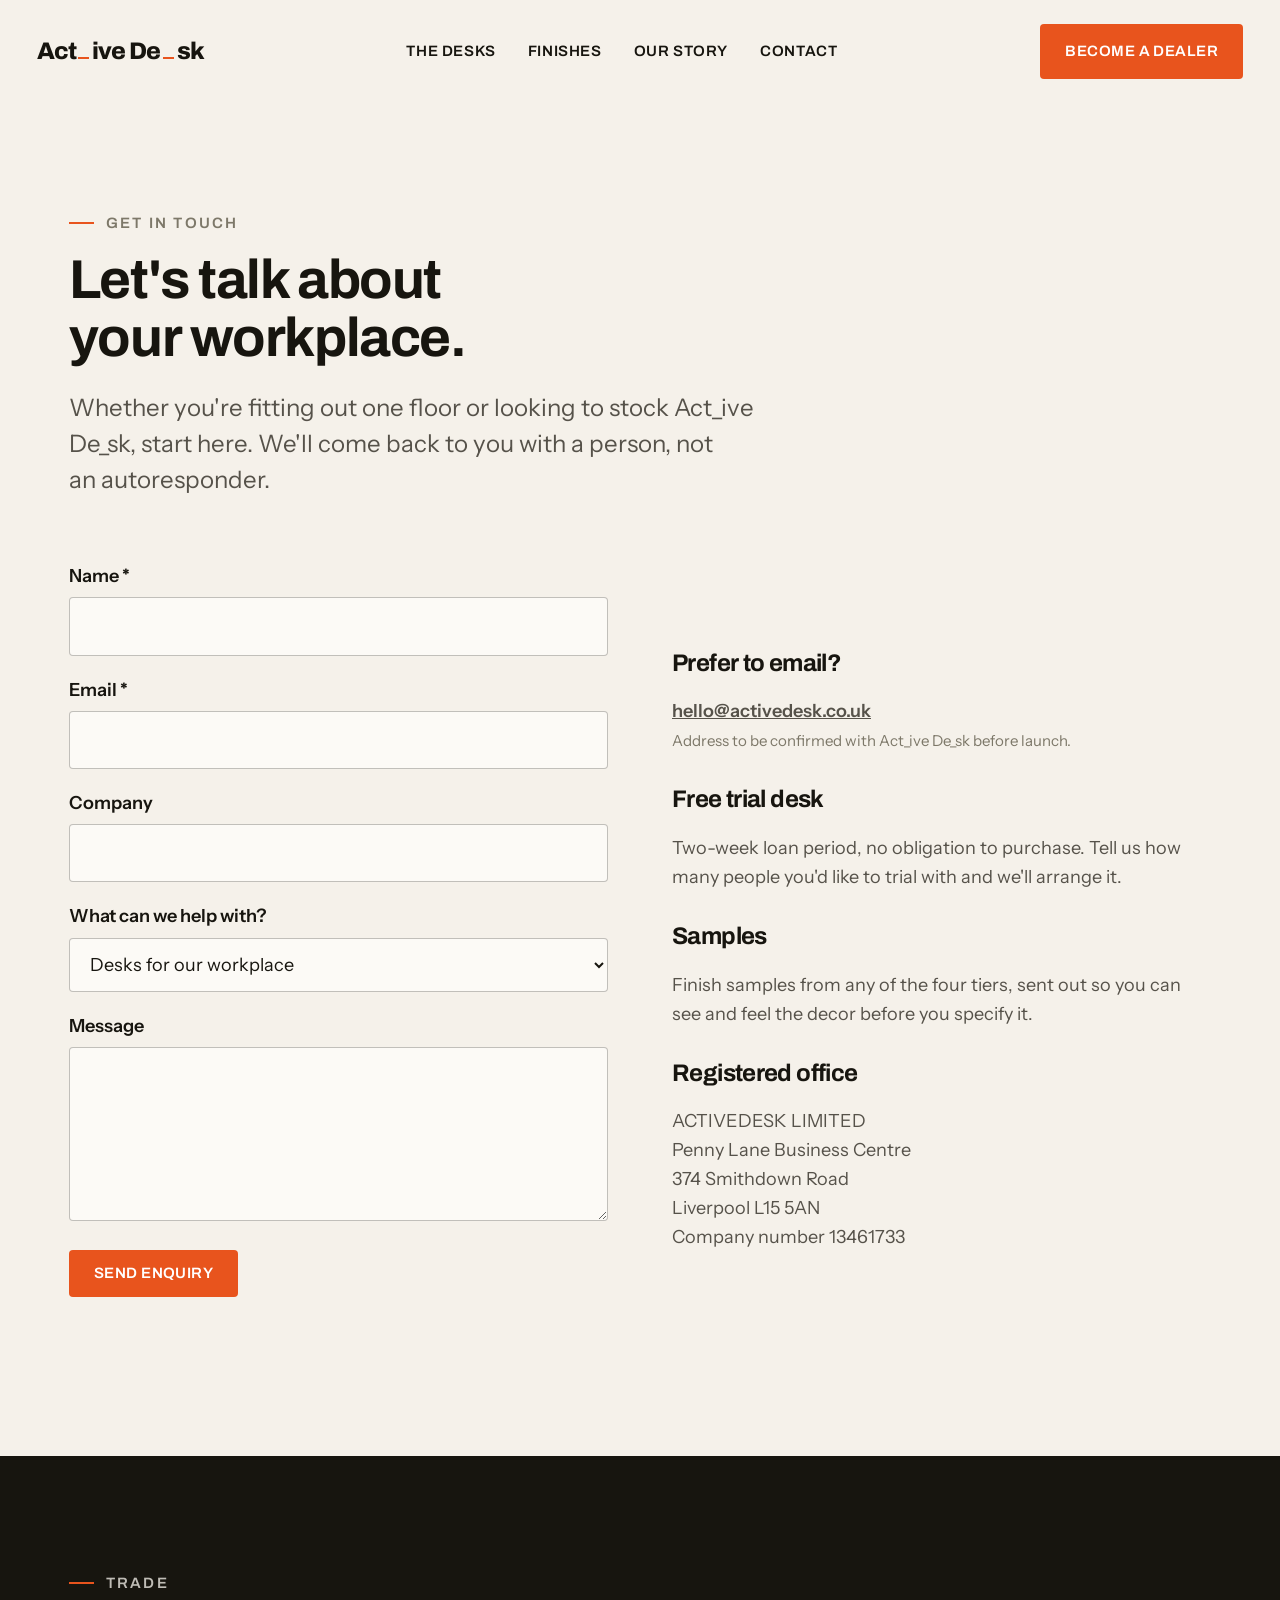
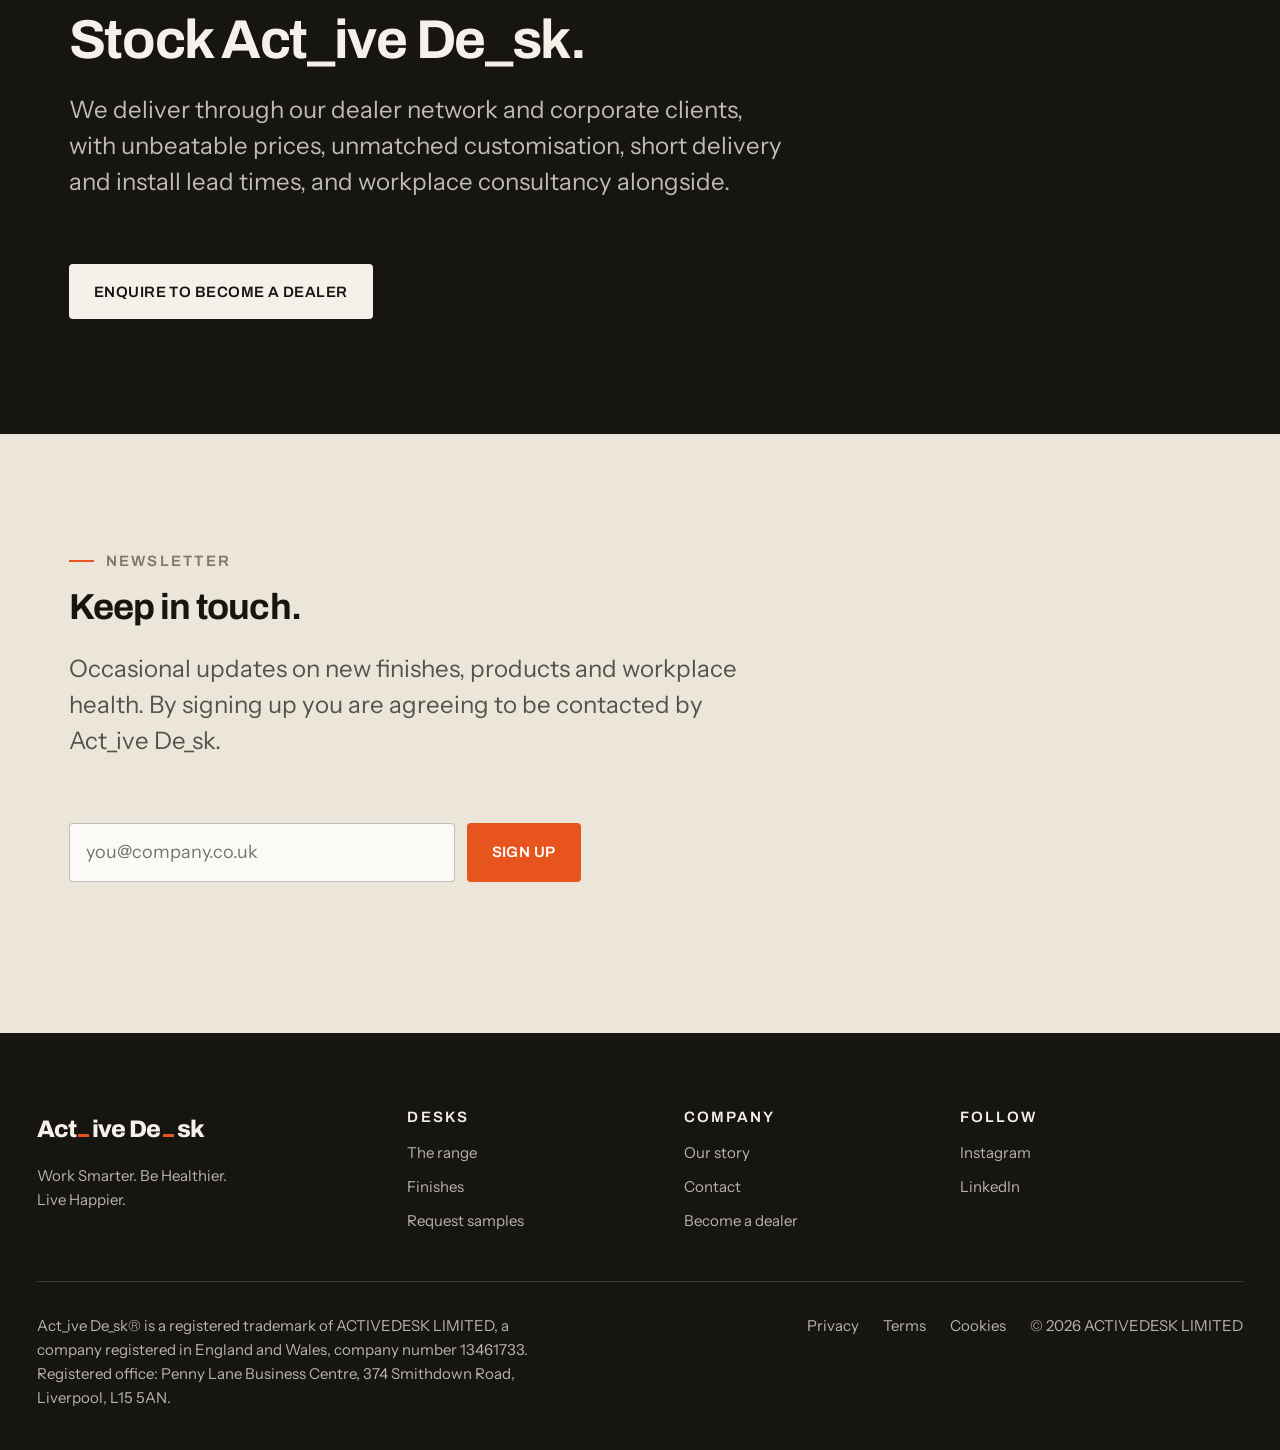
==== contact.html @ 11e84399 "Build the site: homepage scroll narrative, inner pages, legal footer Replaces the plan preview with " ====
<!doctype html>
<html lang="en-GB">
<head>
<meta charset="utf-8">
<meta name="viewport" content="width=device-width, initial-scale=1">
<title>Contact | Act_ive De_sk®</title>
<meta name="description" content="Talk to us about your workplace, request a free trial desk, order samples, or enquire about becoming an Act_ive De_sk dealer.">
<meta name="robots" content="noindex, nofollow">
<meta property="og:title" content="Contact | Act_ive De_sk®">
<meta property="og:description" content="Talk to us about your workplace, request a free trial desk, order samples, or enquire about becoming an Act_ive De_sk dealer.">
<meta property="og:type" content="website">
<meta name="theme-color" content="#f5f1ea">
<link rel="icon" href="/favicon.svg" type="image/svg+xml">
<link rel="preconnect" href="https://fonts.googleapis.com">
<link rel="preconnect" href="https://fonts.gstatic.com" crossorigin>
<link rel="stylesheet" href="https://fonts.googleapis.com/css2?family=Archivo:wght@400;600;700;800&family=Instrument+Sans:wght@400;500;600&display=swap">
<link rel="stylesheet" href="/assets/css/site.css">
</head>
<body>
<a class="skip-link" href="#main">Skip to content</a>
<div class="progress" data-progress aria-hidden="true"></div>
<header class="nav is-scrolled" data-nav>
  <div class="shell shell--wide nav__inner">
    <a class="wordmark" href="/" aria-label="Act_ive De_sk home">
      Act<span class="wordmark__rule" aria-hidden="true"></span>ive
      De<span class="wordmark__rule" aria-hidden="true"></span>sk
    </a>
    <nav class="nav__links" aria-label="Primary">
      <a class="nav__link" href="/desks">The Desks</a>
      <a class="nav__link" href="/#finishes">Finishes</a>
      <a class="nav__link" href="/story">Our Story</a>
      <a class="nav__link" href="/contact">Contact</a>
    </nav>
    <a class="btn btn--primary nav__cta" href="/contact#dealer" data-event="dealer_enquiry">Become a Dealer</a>
  </div>
</header>
<main id="main" style="padding-top:6rem">
  <section class="section">
    <div class="shell">
      <div class="section__head reveal">
        <p class="eyebrow">Get in touch</p>
        <h1 class="section__title">Let's talk about your workplace.</h1>
        <p class="section__lede">
          Whether you're fitting out one floor or looking to stock Act_ive De_sk, start here.
          We'll come back to you with a person, not an autoresponder.
        </p>
      </div>
      <div class="split">
        <form class="reveal" data-enquiry novalidate>
          <div style="display:grid;gap:1.25rem">
            <p>
              <label for="name" style="display:block;font-weight:600;margin-bottom:0.4rem">Name <span aria-hidden="true">*</span></label>
              <input id="name" name="name" type="text" required autocomplete="name" style="width:100%;padding:0.85rem 1rem;border:1px solid rgba(23,21,15,0.26);border-radius:var(--radius);background:var(--paper-raised);font:inherit;color:inherit">
            </p>
            <p>
              <label for="email" style="display:block;font-weight:600;margin-bottom:0.4rem">Email <span aria-hidden="true">*</span></label>
              <input id="email" name="email" type="email" required autocomplete="email" style="width:100%;padding:0.85rem 1rem;border:1px solid rgba(23,21,15,0.26);border-radius:var(--radius);background:var(--paper-raised);font:inherit;color:inherit">
            </p>
            <p>
              <label for="company" style="display:block;font-weight:600;margin-bottom:0.4rem">Company</label>
              <input id="company" name="company" type="text" autocomplete="organization" style="width:100%;padding:0.85rem 1rem;border:1px solid rgba(23,21,15,0.26);border-radius:var(--radius);background:var(--paper-raised);font:inherit;color:inherit">
            </p>
            <p>
              <label for="enquiry" style="display:block;font-weight:600;margin-bottom:0.4rem">What can we help with?</label>
              <select id="enquiry" name="enquiry" style="width:100%;padding:0.85rem 1rem;border:1px solid rgba(23,21,15,0.26);border-radius:var(--radius);background:var(--paper-raised);font:inherit;color:inherit">
                <option>Desks for our workplace</option>
                <option>Free trial desk (2 week loan)</option>
                <option>Finish samples</option>
                <option>Becoming a dealer</option>
                <option>Space planning or design service</option>
                <option>Something else</option>
              </select>
            </p>
            <p>
              <label for="message" style="display:block;font-weight:600;margin-bottom:0.4rem">Message</label>
              <textarea id="message" name="message" rows="5" style="width:100%;padding:0.85rem 1rem;border:1px solid rgba(23,21,15,0.26);border-radius:var(--radius);background:var(--paper-raised);font:inherit;color:inherit"></textarea>
            </p>
            <p style="position:absolute;left:-9999px" aria-hidden="true">
              <label for="company-url">Leave this field empty</label>
              <input id="company-url" name="company-url" type="text" tabindex="-1" autocomplete="off">
            </p>
            <p><button class="btn btn--primary" type="submit" data-event="enquiry_submit">Send enquiry</button></p>
            <p data-form-status role="status" aria-live="polite" style="min-height:1.5rem"></p>
          </div>
        </form>
        <div class="prose reveal">
          <h2 style="font-size:var(--step-1)">Prefer to email?</h2>
          <p>
            <a href="mailto:hello@activedesk.co.uk" style="font-weight:600">hello@activedesk.co.uk</a>
            <br><span style="color:var(--ink-mute);font-size:var(--step--1)">Address to be confirmed with Act_ive De_sk before launch.</span>
          </p>
          <h2 style="font-size:var(--step-1);margin-top:2rem" id="trial">Free trial desk</h2>
          <p>Two-week loan period, no obligation to purchase. Tell us how many people you'd like to trial with and we'll arrange it.</p>
          <h2 style="font-size:var(--step-1);margin-top:2rem" id="samples">Samples</h2>
          <p>Finish samples from any of the four tiers, sent out so you can see and feel the decor before you specify it.</p>
          <h2 style="font-size:var(--step-1);margin-top:2rem">Registered office</h2>
          <p style="color:var(--ink-soft)">
            ACTIVEDESK LIMITED<br>
            Penny Lane Business Centre<br>
            374 Smithdown Road<br>
            Liverpool L15 5AN<br>
            Company number 13461733
          </p>
        </div>
      </div>
    </div>
  </section>

  <section class="section section--ink" id="dealer">
    <div class="shell">
      <div class="section__head reveal">
        <p class="eyebrow eyebrow--light">Trade</p>
        <h2 class="section__title">Stock Act_ive De_sk.</h2>
        <p class="section__lede" style="color:rgba(245,241,234,0.76)">
          We deliver through our dealer network and corporate clients, with unbeatable prices,
          unmatched customisation, short delivery and install lead times, and workplace
          consultancy alongside.
        </p>
      </div>
      <div class="close__actions" style="justify-content:flex-start">
        <a class="btn btn--light" href="mailto:hello@activedesk.co.uk?subject=Dealer%20enquiry" data-event="dealer_enquiry">Enquire to become a dealer</a>
      </div>
    </div>
  </section>

  <section class="section section--sunk">
    <div class="shell">
      <div class="section__head reveal" style="max-width:var(--measure)">
        <p class="eyebrow">Newsletter</p>
        <h2 class="section__title" style="font-size:var(--step-2)">Keep in touch.</h2>
        <p class="section__lede">
          Occasional updates on new finishes, products and workplace health. By signing up you
          are agreeing to be contacted by Act_ive De_sk.
        </p>
      </div>
      <form class="reveal" data-newsletter novalidate style="display:flex;flex-wrap:wrap;gap:0.75rem;max-width:32rem">
        <label class="visually-hidden" for="newsletter-email">Email address</label>
        <input id="newsletter-email" name="email" type="email" required placeholder="you@company.co.uk" style="flex:1 1 16rem;padding:0.85rem 1rem;border:1px solid rgba(23,21,15,0.26);border-radius:var(--radius);background:var(--paper-raised);font:inherit;color:inherit">
        <button class="btn btn--primary" type="submit">Sign up</button>
        <p data-form-status role="status" aria-live="polite" style="flex:1 1 100%;min-height:1.5rem"></p>
      </form>
    </div>
  </section>
</main>
<footer class="footer">
  <div class="shell shell--wide">
    <div class="footer__grid">
      <div class="footer__brand">
        <span class="wordmark">
          Act<span class="wordmark__rule" aria-hidden="true"></span>ive
          De<span class="wordmark__rule" aria-hidden="true"></span>sk
        </span>
        <p class="footer__tag">Work Smarter. Be Healthier. Live Happier.</p>
      </div>
      <div>
        <h2>Desks</h2>
        <ul>
          <li><a href="/desks">The range</a></li>
          <li><a href="/#finishes">Finishes</a></li>
          <li><a href="/contact#samples">Request samples</a></li>
        </ul>
      </div>
      <div>
        <h2>Company</h2>
        <ul>
          <li><a href="/story">Our story</a></li>
          <li><a href="/contact">Contact</a></li>
          <li><a href="/contact#dealer">Become a dealer</a></li>
        </ul>
      </div>
      <div>
        <h2>Follow</h2>
        <ul>
          <li><a href="https://www.instagram.com/activedesk.co.uk/" rel="noopener">Instagram</a></li>
          <li><a href="https://uk.linkedin.com/company/active-desk-ltd" rel="noopener">LinkedIn</a></li>
        </ul>
      </div>
    </div>
    <div class="footer__legal">
      <p class="footer__reg">
        Act_ive De_sk® is a registered trademark of ACTIVEDESK LIMITED, a company registered in
        England and Wales, company number 13461733. Registered office: Penny Lane Business
        Centre, 374 Smithdown Road, Liverpool, L15 5AN.
      </p>
      <ul style="display:flex;flex-wrap:wrap;gap:0.75rem 1.5rem;list-style:none;margin:0;padding:0">
        <li><a href="/privacy">Privacy</a></li>
        <li><a href="/terms">Terms</a></li>
        <li><a href="/cookies">Cookies</a></li>
        <li>&copy; <span data-year>2026</span> ACTIVEDESK LIMITED</li>
      </ul>
    </div>
  </div>
</footer>
<script src="/assets/js/site.js" defer></script>
</body>
</html>
---- assets/css/site.css ----
/* ==========================================================================
   Act_ive De_sk — studioPalmes rebuild
   One stylesheet. Tokens first, then components in page order.
   ========================================================================== */

:root {
  --paper: #f5f1ea;
  --paper-raised: #fcfaf6;
  --paper-sunk: #ebe5da;
  --ink: #17150f;
  --ink-soft: #56524a;
  --ink-mute: #7d7869;
  --accent: #e8541d;
  --accent-deep: #c43f10;
  --accent-wash: rgba(232, 84, 29, 0.09);
  --wood: #b08954;
  --wood-deep: #8a6839;
  --steel: #6f6e6a;
  --steel-deep: #4d4c49;

  --font-display: "Archivo", "Helvetica Neue", Arial, sans-serif;
  --font-body: "Instrument Sans", "Helvetica Neue", Arial, sans-serif;

  --step--1: clamp(0.83rem, 0.79rem + 0.2vw, 0.94rem);
  --step-0: clamp(1rem, 0.95rem + 0.25vw, 1.13rem);
  --step-1: clamp(1.2rem, 1.08rem + 0.55vw, 1.5rem);
  --step-2: clamp(1.55rem, 1.3rem + 1.2vw, 2.4rem);
  --step-3: clamp(2rem, 1.5rem + 2.4vw, 3.6rem);
  --step-4: clamp(2.5rem, 1.5rem + 4.8vw, 5.8rem);

  --gutter: clamp(1.25rem, 0.9rem + 1.75vw, 2.5rem);
  --measure: 60ch;
  --shell: 76rem;
  --shell-wide: 88rem;

  --ease-out: cubic-bezier(0.22, 1, 0.36, 1);
  --ease-rise: cubic-bezier(0.65, 0, 0.35, 1);

  --radius: 4px;
  --hairline: 1px solid rgba(23, 21, 15, 0.13);
  --shadow-soft: 0 1px 2px rgba(23, 21, 15, 0.04), 0 10px 30px rgba(23, 21, 15, 0.06);

  /* Scroll-driven rise progress, 0 → 1. Set by script. */
  --p: 0;
}

*, *::before, *::after { box-sizing: border-box; }

html { -webkit-text-size-adjust: 100%; scroll-behavior: smooth; }

body {
  margin: 0;
  background: var(--paper);
  color: var(--ink);
  font-family: var(--font-body);
  font-size: var(--step-0);
  line-height: 1.6;
  -webkit-font-smoothing: antialiased;
  overflow-x: hidden;
}

img, svg { max-width: 100%; height: auto; display: block; }

h1, h2, h3, h4 {
  font-family: var(--font-display);
  font-weight: 700;
  line-height: 1.05;
  letter-spacing: -0.026em;
  margin: 0;
  text-wrap: balance;
}

p { margin: 0; text-wrap: pretty; }
a { color: inherit; }

:focus-visible { outline: 2px solid var(--accent); outline-offset: 3px; border-radius: 2px; }

.shell { width: 100%; max-width: var(--shell); margin-inline: auto; padding-inline: var(--gutter); }
.shell--wide { max-width: var(--shell-wide); }

.skip-link {
  position: absolute; left: -9999px; top: 0; z-index: 200;
  background: var(--ink); color: var(--paper); padding: 0.75rem 1.25rem;
}
.skip-link:focus { left: 0; }

.visually-hidden {
  position: absolute; width: 1px; height: 1px; padding: 0; margin: -1px;
  overflow: hidden; clip: rect(0 0 0 0); white-space: nowrap; border: 0;
}

/* --- Brand wordmark ------------------------------------------------------- */
.wordmark {
  font-family: var(--font-display); font-weight: 800;
  letter-spacing: -0.045em; font-size: var(--step-1);
  display: inline-flex; align-items: baseline; gap: 0.1em;
  text-decoration: none; white-space: nowrap;
}
.wordmark__rule {
  display: inline-block; width: 0.46em; height: 0.085em;
  background: var(--accent); margin-inline: 0.02em;
  transform-origin: center bottom;
  animation: underscore-idle 3.4s var(--ease-rise) infinite;
}
.wordmark__rule:last-of-type { animation-delay: -1.7s; }

/* The client's own logo behaviour: alternating, continuous. */
@keyframes underscore-idle {
  0%, 100% { transform: translateY(0); }
  50% { transform: translateY(-0.6em); }
}

/* During the rise, scroll drives the underscores instead of the idle loop —
   the logo becomes the interface. */
body.is-rising .wordmark__rule {
  animation: none;
  transform: translateY(calc(-0.6em * var(--p)));
}
body.is-rising .wordmark__rule:last-of-type {
  transform: translateY(calc(-0.6em * (1 - var(--p))));
}

/* --- Buttons -------------------------------------------------------------- */
.btn {
  display: inline-flex; align-items: center; gap: 0.6em;
  font-family: var(--font-display); font-weight: 600;
  font-size: var(--step--1); letter-spacing: 0.03em; text-transform: uppercase;
  text-decoration: none; padding: 0.95em 1.6em;
  border-radius: var(--radius); border: 1px solid transparent; cursor: pointer;
  transition: background-color 0.3s var(--ease-out), color 0.3s var(--ease-out),
    border-color 0.3s var(--ease-out), transform 0.3s var(--ease-out);
}
.btn--primary { background: var(--accent); color: #fff; }
.btn--primary:hover { background: var(--accent-deep); transform: translateY(-2px); }
.btn--ghost { border-color: rgba(23, 21, 15, 0.26); color: var(--ink); background: transparent; }
.btn--ghost:hover { border-color: var(--ink); background: rgba(23, 21, 15, 0.04); transform: translateY(-2px); }
.btn--light { background: var(--paper); color: var(--ink); }
.btn--light:hover { background: #fff; transform: translateY(-2px); }
.btn--ghost-light { border-color: rgba(245, 241, 234, 0.4); color: var(--paper); }
.btn--ghost-light:hover { border-color: var(--paper); background: rgba(245, 241, 234, 0.08); }

/* --- Eyebrow -------------------------------------------------------------- */
.eyebrow {
  font-family: var(--font-display); font-size: var(--step--1); font-weight: 600;
  letter-spacing: 0.15em; text-transform: uppercase; color: var(--ink-mute);
  display: flex; align-items: center; gap: 0.75em;
}
.eyebrow::before { content: ""; width: 1.6rem; height: 2px; background: var(--accent); flex: none; }
.eyebrow--light { color: rgba(245, 241, 234, 0.62); }

/* --- Scroll progress ------------------------------------------------------ */
.progress {
  position: fixed; top: 0; left: 0; height: 2px; width: 100%;
  background: var(--accent); transform-origin: 0 50%;
  transform: scaleX(var(--sp, 0)); z-index: 60;
}

/* --- Nav ------------------------------------------------------------------ */
.nav {
  position: fixed; top: 0; left: 0; right: 0; z-index: 50;
  transition: background-color 0.35s var(--ease-out), box-shadow 0.35s var(--ease-out);
}
.nav__inner {
  display: flex; align-items: center; justify-content: space-between; gap: 1.5rem;
  padding-block: 1.5rem; transition: padding-block 0.35s var(--ease-out);
}
.nav.is-scrolled {
  background: rgba(245, 241, 234, 0.9);
  backdrop-filter: blur(14px);
  box-shadow: 0 1px 0 rgba(23, 21, 15, 0.1);
}
.nav.is-scrolled .nav__inner { padding-block: 0.85rem; }
.nav__links { display: none; gap: 2rem; align-items: center; }
@media (min-width: 62rem) { .nav__links { display: flex; } }
.nav__link {
  font-family: var(--font-display); font-size: var(--step--1); font-weight: 600;
  letter-spacing: 0.04em; text-transform: uppercase; text-decoration: none;
  color: var(--ink); position: relative; padding-block: 0.3rem;
}
.nav__link::after {
  content: ""; position: absolute; left: 0; bottom: 0; height: 2px; width: 100%;
  background: var(--accent); transform: scaleX(0); transform-origin: 0 50%;
  transition: transform 0.3s var(--ease-out);
}
.nav__link:hover::after, .nav__link.is-active::after { transform: scaleX(1); }
.nav__cta { display: none; }
@media (min-width: 48rem) { .nav__cta { display: inline-flex; } }

/* --- Hero ----------------------------------------------------------------- */
.hero {
  min-height: 100svh; display: flex; align-items: center;
  padding-block: 8rem 4rem; position: relative; overflow: hidden;
}
.hero__grid { display: grid; gap: clamp(2.5rem, 5vw, 4rem); align-items: center; }
@media (min-width: 62rem) { .hero__grid { grid-template-columns: 1.05fr 0.95fr; } }
.hero__title { font-size: var(--step-4); font-weight: 800; margin-block: 1.5rem 0; }
.hero__title span { display: block; }
.hero__title span:nth-child(2) { color: var(--accent); }
.hero__lede {
  font-size: var(--step-1); color: var(--ink-soft); max-width: 46ch;
  margin-top: 1.75rem; line-height: 1.45;
}
.hero__actions { display: flex; flex-wrap: wrap; gap: 0.75rem; margin-top: 2.5rem; }
.hero__scroll {
  margin-top: 3.5rem; font-family: var(--font-display); font-size: var(--step--1);
  font-weight: 600; letter-spacing: 0.14em; text-transform: uppercase;
  color: var(--ink-mute); display: flex; align-items: center; gap: 0.75rem;
}
.hero__scroll::after {
  content: ""; width: 2.5rem; height: 1px; background: var(--ink-mute);
  animation: scroll-hint 2.4s var(--ease-out) infinite;
}
@keyframes scroll-hint { 0%,100% { transform: scaleX(1); opacity: 1; } 50% { transform: scaleX(0.4); opacity: 0.4; } }

/* --- Desk illustration ---------------------------------------------------- */
/* Bottom-anchored: the legs telescope and push the desktop up, as a real desk does. */
.deskstage {
  position: relative; display: flex; align-items: flex-end; justify-content: center;
  aspect-ratio: 5 / 4; width: 100%;
  background: radial-gradient(ellipse at 50% 25%, var(--paper-raised), var(--paper-sunk));
  border-radius: var(--radius); overflow: hidden; padding-bottom: 3.5rem;
}
.deskstage__floor { position: absolute; left: 0; right: 0; bottom: 3.5rem; height: 1px; background: rgba(23,21,15,0.13); }
.desk { position: relative; width: min(24rem, 74%); }
.desk__top {
  height: 1rem; border-radius: 2px; position: relative; z-index: 2;
  background: linear-gradient(180deg, var(--desk-top, var(--wood)), var(--desk-top-deep, var(--wood-deep)));
  box-shadow: 0 2px 8px rgba(23, 21, 15, 0.18);
  transition: background 0.5s var(--ease-out);
}
.desk__legs { display: flex; justify-content: space-between; padding-inline: 11%; }
.desk__leg { width: 2.4rem; display: flex; flex-direction: column; align-items: center; }
.desk__seg { background: var(--frame, var(--steel)); border-radius: 1px; transition: background 0.5s var(--ease-out); }
.desk__seg--upper { width: 0.72rem; height: calc(2.6rem + 5.4rem * var(--p)); }
.desk__seg--lower { width: 1.05rem; height: 3.4rem; opacity: 0.82; }
.desk__foot { width: 2.4rem; height: 0.45rem; background: var(--frame, var(--steel)); border-radius: 2px; opacity: 0.88; }
.desk__shadow {
  position: absolute; left: 50%; bottom: -1.2rem; height: 1.2rem;
  width: calc(94% - 16% * var(--p)); margin-left: calc(-47% + 8% * var(--p));
  background: radial-gradient(ellipse at center, rgba(23,21,15,calc(0.34 - 0.1 * var(--p))), transparent 70%);
}

/* --- The Rise ------------------------------------------------------------- */
.rise { position: relative; }
.rise__track { height: 320vh; }
@media (max-width: 61.99rem) { .rise__track { height: auto; } }
.rise__pin {
  position: sticky; top: 0; height: 100svh;
  display: flex; align-items: center; overflow: hidden;
}
@media (max-width: 61.99rem) {
  .rise__pin { position: static; height: auto; padding-block: 4rem; }
}
.rise__grid { display: grid; gap: clamp(2rem, 4vw, 3.5rem); align-items: center; width: 100%; }
@media (min-width: 62rem) { .rise__grid { grid-template-columns: 1fr 1fr; } }
.rise__stages { position: relative; min-height: 15rem; }
@media (max-width: 61.99rem) { .rise__stages { min-height: 0; display: grid; gap: 2rem; } }
.rise__stage { }
@media (min-width: 62rem) {
  .rise__stage {
    position: absolute; inset: 0;
    opacity: 0; transform: translateY(14px);
    transition: opacity 0.5s var(--ease-out), transform 0.5s var(--ease-out);
    pointer-events: none;
  }
  .rise__stage.is-current { opacity: 1; transform: none; pointer-events: auto; }
}
.rise__num {
  font-family: var(--font-display); font-weight: 700; font-size: var(--step--1);
  letter-spacing: 0.15em; text-transform: uppercase; color: var(--accent);
}
.rise__title { font-size: var(--step-3); margin-block: 0.75rem 1rem; }
.rise__copy { color: var(--ink-soft); max-width: 42ch; font-size: var(--step-1); line-height: 1.45; }
.rise__height {
  margin-top: 1.75rem; font-family: var(--font-display); font-weight: 600;
  font-size: var(--step--1); letter-spacing: 0.1em; text-transform: uppercase;
  color: var(--ink-mute);
}

/* --- Generic section ------------------------------------------------------ */
.section { padding-block: clamp(4.5rem, 9vw, 8rem); }
.section--sunk { background: var(--paper-sunk); }
.section--ink { background: var(--ink); color: var(--paper); }
.section--ink .section__title, .section--ink h3 { color: var(--paper); }
.section--ink p { color: rgba(245, 241, 234, 0.76); }
.section__head { max-width: var(--measure); margin-bottom: clamp(2.5rem, 5vw, 4rem); }
.section__head--centre { margin-inline: auto; text-align: center; }
.section__head--centre .eyebrow { justify-content: center; }
.section__title { font-size: var(--step-3); margin-block: 1rem 0; }
.section__lede { color: var(--ink-soft); font-size: var(--step-1); line-height: 1.5; margin-top: 1.5rem; }
.prose > * + * { margin-top: 1.35rem; }
.prose p { color: var(--ink-soft); }
.section--ink .prose p { color: rgba(245, 241, 234, 0.76); }
.prose strong { color: var(--ink); font-weight: 600; }
.section--ink .prose strong { color: var(--paper); }

/* --- Split feature -------------------------------------------------------- */
.split { display: grid; gap: clamp(2rem, 5vw, 4rem); align-items: center; }
@media (min-width: 56rem) { .split { grid-template-columns: 1fr 1fr; } }
.split--flip > *:first-child { order: 2; }
@media (max-width: 55.99rem) { .split--flip > *:first-child { order: 0; } }

/* --- Pillars -------------------------------------------------------------- */
.pillars { display: grid; gap: 1.5rem; }
@media (min-width: 56rem) { .pillars { grid-template-columns: repeat(3, 1fr); } }
.pillar {
  background: var(--paper-raised); border: var(--hairline); border-radius: var(--radius);
  padding: clamp(1.75rem, 3vw, 2.5rem); box-shadow: var(--shadow-soft);
  display: flex; flex-direction: column; gap: 1rem;
}
.pillar__label {
  font-family: var(--font-display); font-weight: 700; font-size: var(--step--1);
  letter-spacing: 0.14em; text-transform: uppercase; color: var(--accent);
}
.pillar h3 { font-size: var(--step-1); }
.pillar p { color: var(--ink-soft); font-size: var(--step-0); }

/* --- Tier cards ----------------------------------------------------------- */
.tiers { display: grid; gap: 1.25rem; }
@media (min-width: 44rem) { .tiers { grid-template-columns: repeat(2, 1fr); } }
@media (min-width: 72rem) { .tiers { grid-template-columns: repeat(4, 1fr); } }
.tier {
  background: var(--paper-raised); border: var(--hairline); border-radius: var(--radius);
  padding: clamp(1.5rem, 2.5vw, 2rem); display: flex; flex-direction: column; gap: 0.85rem;
  box-shadow: var(--shadow-soft);
  transition: transform 0.4s var(--ease-out), box-shadow 0.4s var(--ease-out);
}
.tier:hover { transform: translateY(-4px); box-shadow: 0 2px 4px rgba(23,21,15,0.05), 0 18px 44px rgba(23,21,15,0.1); }
.tier__sku {
  font-family: var(--font-display); font-weight: 700; font-size: var(--step--1);
  letter-spacing: 0.12em; color: var(--accent);
}
.tier__name { font-size: var(--step-1); }
.tier__level { font-size: var(--step--1); color: var(--ink-mute); letter-spacing: 0.06em; text-transform: uppercase; font-family: var(--font-display); font-weight: 600; }
.tier__desc { color: var(--ink-soft); font-size: var(--step-0); flex: 1; }
.tier__swatch { height: 3.5rem; border-radius: 2px; border: var(--hairline); }

/* --- Finish selector ------------------------------------------------------ */
.finish { display: grid; gap: clamp(2rem, 4vw, 3.5rem); align-items: start; }
@media (min-width: 62rem) { .finish { grid-template-columns: 1fr 1fr; } }
.finish__swatches {
  display: grid; grid-template-columns: repeat(auto-fill, minmax(5rem, 1fr)); gap: 0.75rem;
  margin: 0; padding: 0; list-style: none;
}
.swatch {
  display: block; width: 100%; border: 2px solid transparent; border-radius: var(--radius);
  background: none; padding: 0; cursor: pointer; text-align: left;
  transition: transform 0.25s var(--ease-out), border-color 0.25s var(--ease-out);
}
.swatch:hover { transform: translateY(-3px); }
.swatch[aria-pressed="true"] { border-color: var(--accent); }
.swatch__chip { display: block; width: 100%; height: 3.25rem; border-radius: 2px; border: var(--hairline); }
.swatch__name { font-size: 0.72rem; color: var(--ink-mute); margin-top: 0.4rem; display: block; line-height: 1.3; }
.finish__meta { margin-top: 2rem; }
.finish__name { font-family: var(--font-display); font-weight: 700; font-size: var(--step-2); }
.finish__tier { color: var(--ink-mute); font-size: var(--step--1); letter-spacing: 0.1em; text-transform: uppercase; font-family: var(--font-display); font-weight: 600; margin-top: 0.35rem; }
.frame-toggle { display: flex; gap: 0.5rem; margin-top: 1.5rem; align-items: center; flex-wrap: wrap; }
.frame-toggle__label { font-size: var(--step--1); color: var(--ink-mute); letter-spacing: 0.1em; text-transform: uppercase; font-family: var(--font-display); font-weight: 600; }
.frame-btn {
  font-family: var(--font-display); font-size: var(--step--1); font-weight: 600;
  padding: 0.5em 1em; border-radius: var(--radius); border: 1px solid rgba(23,21,15,0.26);
  background: transparent; color: var(--ink); cursor: pointer;
  transition: background-color 0.25s var(--ease-out), border-color 0.25s var(--ease-out);
}
.frame-btn[aria-pressed="true"] { background: var(--ink); color: var(--paper); border-color: var(--ink); }

/* --- Stats ---------------------------------------------------------------- */
.stats { display: grid; gap: 2rem 1.5rem; grid-template-columns: repeat(auto-fit, minmax(9rem, 1fr)); }
.stat__num {
  font-family: var(--font-display); font-weight: 800; font-size: var(--step-3);
  letter-spacing: -0.03em; line-height: 1; color: var(--accent);
  font-variant-numeric: tabular-nums;
}
.stat__label { margin-top: 0.6rem; font-size: var(--step--1); line-height: 1.4; }

/* --- Quotes --------------------------------------------------------------- */
.quotes { display: grid; gap: 1.25rem; }
@media (min-width: 44rem) { .quotes { grid-template-columns: repeat(2, 1fr); } }
.quote {
  background: var(--paper-raised); border: var(--hairline); border-left: 3px solid var(--accent);
  border-radius: var(--radius); padding: clamp(1.5rem, 3vw, 2.25rem);
  display: flex; flex-direction: column; gap: 1.25rem; box-shadow: var(--shadow-soft);
}
.quote blockquote { margin: 0; font-size: var(--step-1); line-height: 1.5; }
.quote figcaption { font-family: var(--font-display); font-weight: 600; font-size: var(--step--1); letter-spacing: 0.06em; }
.quote figcaption span { display: block; color: var(--ink-mute); font-weight: 400; letter-spacing: 0; margin-top: 0.2rem; }

/* --- Offers --------------------------------------------------------------- */
.offers { display: grid; gap: 1.25rem; }
@media (min-width: 56rem) { .offers { grid-template-columns: repeat(3, 1fr); } }
.offer {
  border: var(--hairline); border-radius: var(--radius);
  padding: clamp(1.5rem, 3vw, 2.25rem); background: var(--paper-raised);
  display: flex; flex-direction: column; gap: 0.85rem;
}
.offer__tag { font-family: var(--font-display); font-weight: 700; font-size: var(--step--1); letter-spacing: 0.12em; text-transform: uppercase; color: var(--accent); }
.offer h3 { font-size: var(--step-1); }
.offer p { color: var(--ink-soft); font-size: var(--step-0); }

/* --- Close ---------------------------------------------------------------- */
.close { text-align: center; }
.close__title { font-size: var(--step-3); max-width: 22ch; margin-inline: auto; }
.close__actions { display: flex; flex-wrap: wrap; gap: 0.75rem; justify-content: center; margin-top: 2.5rem; }

/* --- Footer --------------------------------------------------------------- */
.footer { background: var(--ink); color: rgba(245, 241, 234, 0.72); padding-block: clamp(3.5rem, 6vw, 5rem) 2.5rem; font-size: var(--step--1); }
.footer a { color: rgba(245, 241, 234, 0.72); text-decoration: none; }
.footer a:hover { color: var(--paper); text-decoration: underline; }
.footer__grid { display: grid; gap: 2.5rem; }
@media (min-width: 44rem) { .footer__grid { grid-template-columns: 1.4fr 1fr 1fr 1.2fr; } }
.footer__brand .wordmark { color: var(--paper); }
.footer__tag { margin-top: 1rem; max-width: 26ch; }
.footer h2 {
  font-family: var(--font-display); font-size: var(--step--1); font-weight: 600;
  letter-spacing: 0.14em; text-transform: uppercase; color: var(--paper); margin-bottom: 1rem;
}
.footer ul { list-style: none; margin: 0; padding: 0; display: grid; gap: 0.6rem; }
.footer__legal {
  margin-top: 3rem; padding-top: 2rem; border-top: 1px solid rgba(245, 241, 234, 0.16);
  display: flex; flex-wrap: wrap; gap: 0.75rem 2rem; justify-content: space-between;
}
.footer__reg { max-width: 52ch; line-height: 1.6; }

/* --- Reveals -------------------------------------------------------------- */
.reveal { opacity: 0; transform: translateY(30px); transition: opacity 0.85s var(--ease-out), transform 0.85s var(--ease-out); }
.reveal.is-visible { opacity: 1; transform: none; }
.reveal-group > * { opacity: 0; transform: translateY(30px); transition: opacity 0.85s var(--ease-out), transform 0.85s var(--ease-out); }
.reveal-group.is-visible > * { opacity: 1; transform: none; }
.reveal-group.is-visible > *:nth-child(2) { transition-delay: 0.09s; }
.reveal-group.is-visible > *:nth-child(3) { transition-delay: 0.18s; }
.reveal-group.is-visible > *:nth-child(4) { transition-delay: 0.27s; }

/* --- Reduced motion ------------------------------------------------------- */
@media (prefers-reduced-motion: reduce) {
  html { scroll-behavior: auto; }
  *, *::before, *::after {
    animation-duration: 0.01ms !important; animation-iteration-count: 1 !important;
    transition-duration: 0.01ms !important; scroll-behavior: auto !important;
  }
  .reveal, .reveal-group > * { opacity: 1; transform: none; }
  /* Desk shown standing; no scrub. */
  :root { --p: 1; }
  .rise__track { height: auto; }
  .rise__pin { position: static; height: auto; padding-block: 4rem; }
  .rise__stage { position: static; opacity: 1; transform: none; pointer-events: auto; }
  .rise__stages { min-height: 0; display: grid; gap: 2rem; }
}
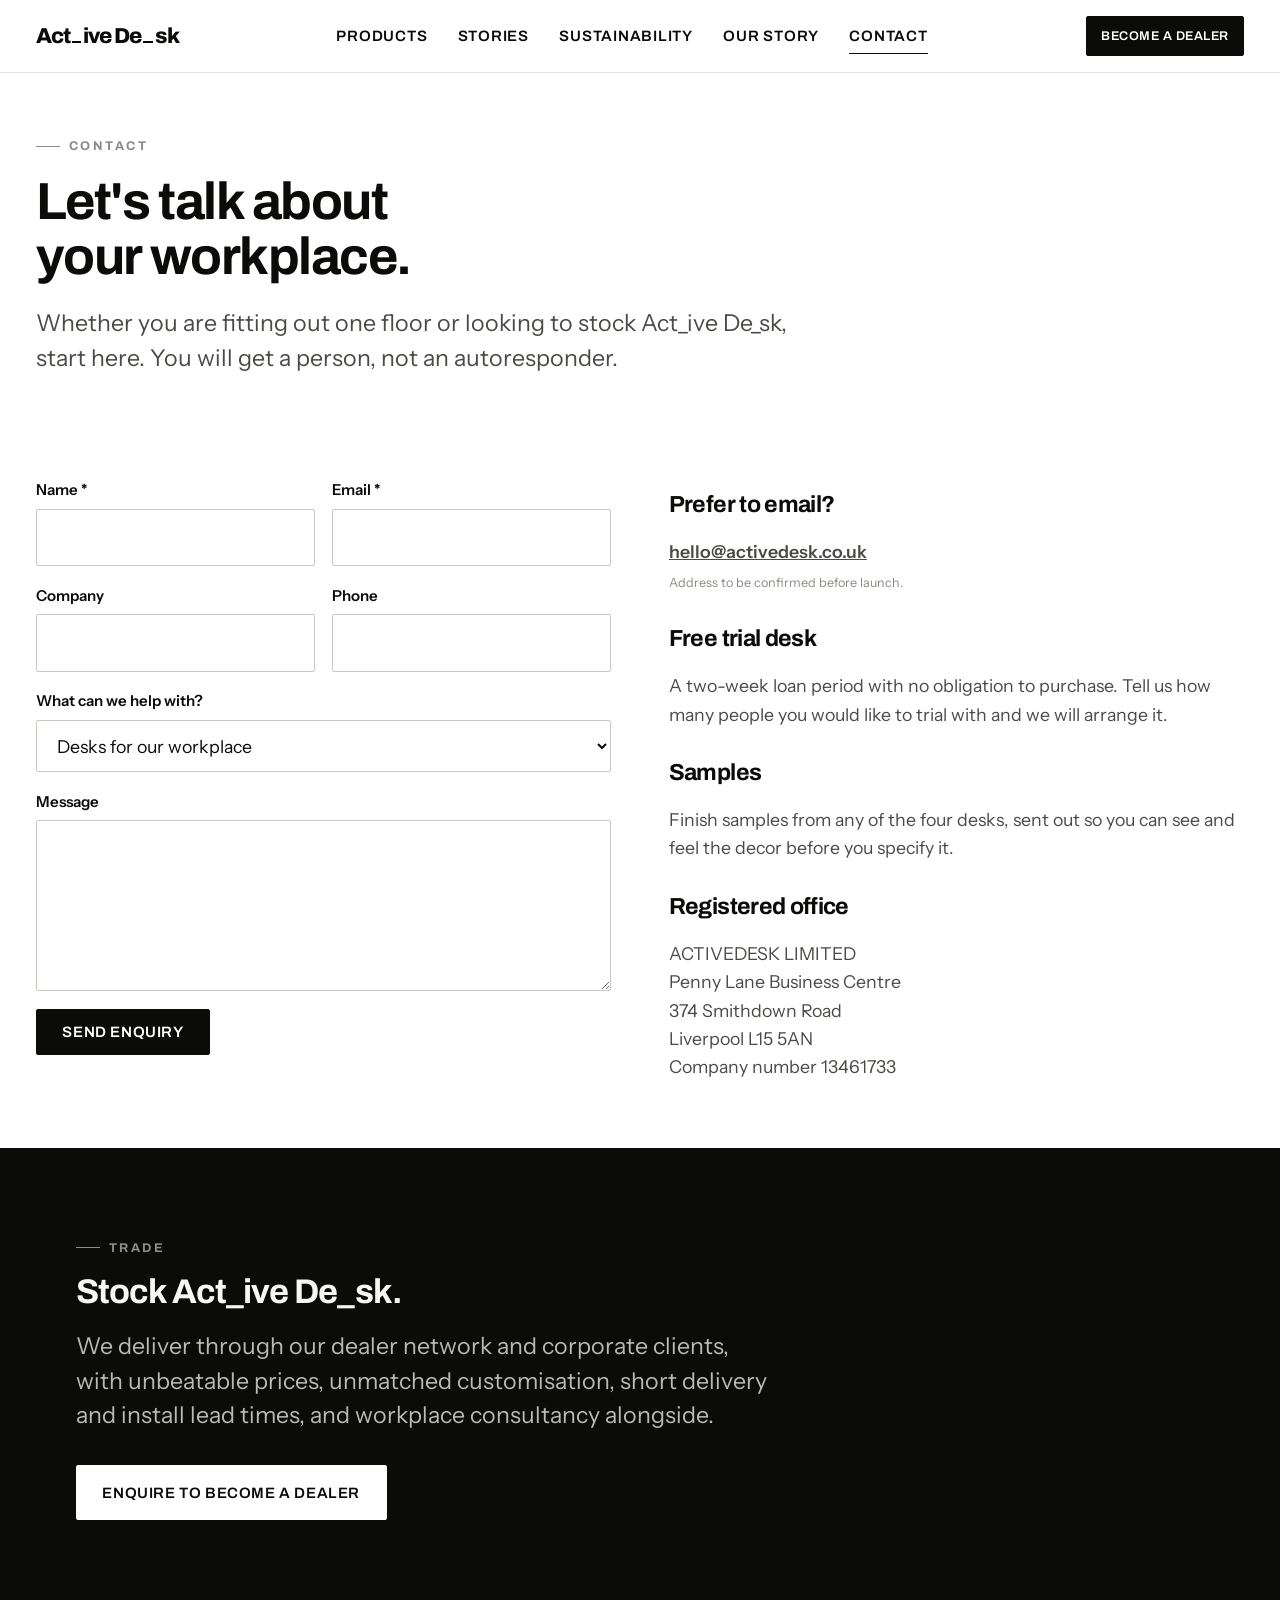
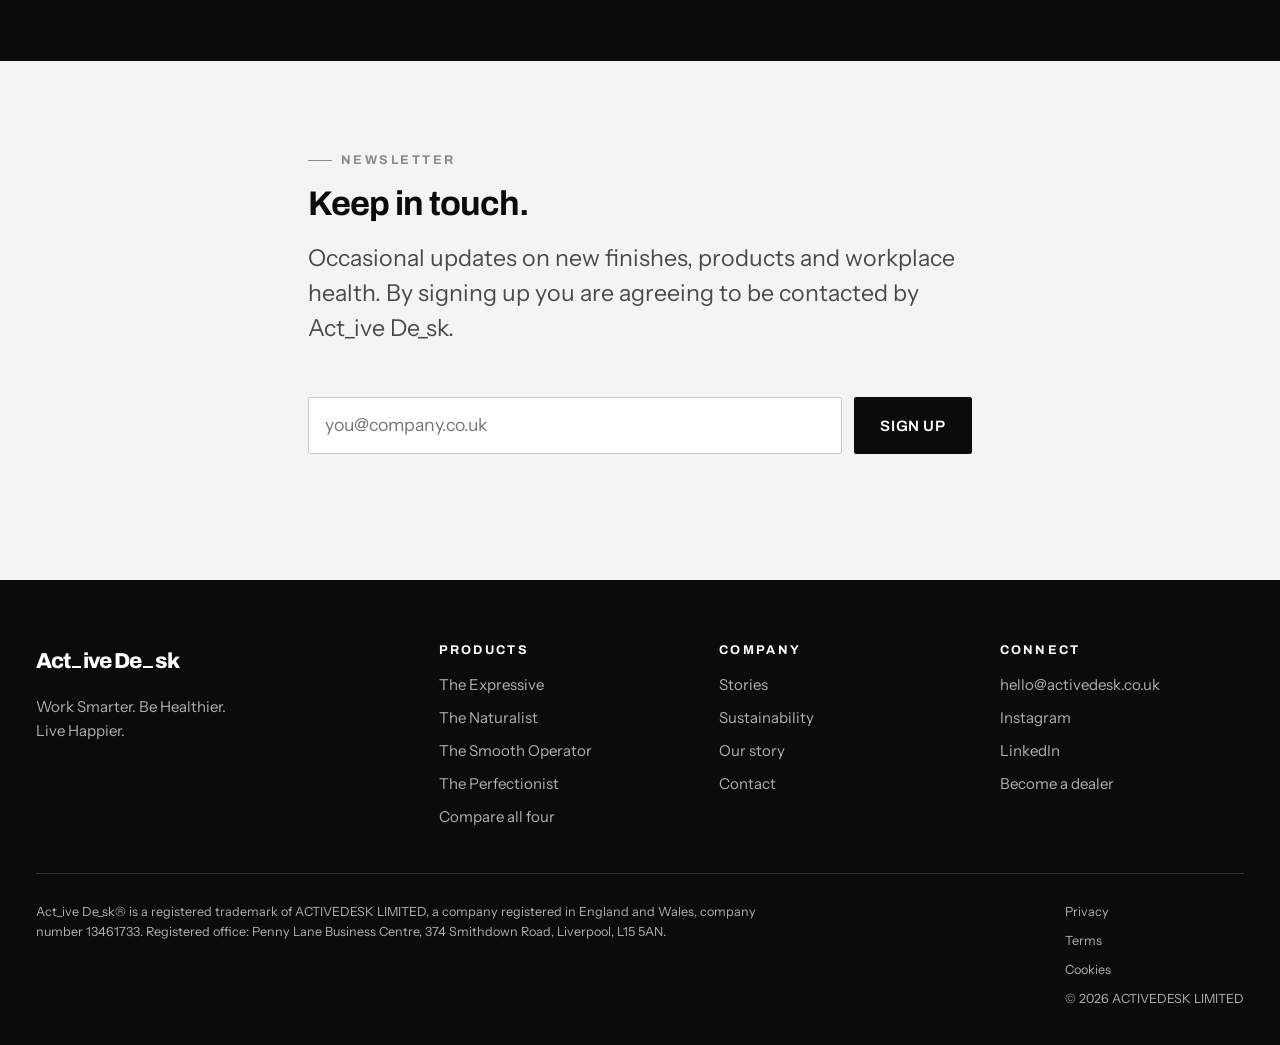
==== commit 1f25fa36: "Rebuild in monochrome: multi-page site with real product data Removes the orange theme entirely — th" ====
--- a/contact.html
+++ b/contact.html
@@ -4,12 +4,13 @@
 <meta charset="utf-8">
 <meta name="viewport" content="width=device-width, initial-scale=1">
 <title>Contact | Act_ive De_sk®</title>
-<meta name="description" content="Talk to us about your workplace, request a free trial desk, order samples, or enquire about becoming an Act_ive De_sk dealer.">
+<meta name="description" content="Talk to us about your workplace, request a free trial desk or samples, or enquire about becoming an Act_ive De_sk dealer.">
 <meta name="robots" content="noindex, nofollow">
 <meta property="og:title" content="Contact | Act_ive De_sk®">
-<meta property="og:description" content="Talk to us about your workplace, request a free trial desk, order samples, or enquire about becoming an Act_ive De_sk dealer.">
+<meta property="og:description" content="Talk to us about your workplace, request a free trial desk or samples, or enquire about becoming an Act_ive De_sk dealer.">
 <meta property="og:type" content="website">
-<meta name="theme-color" content="#f5f1ea">
+<meta property="og:locale" content="en_GB">
+<meta name="theme-color" content="#ffffff">
 <link rel="icon" href="/favicon.svg" type="image/svg+xml">
 <link rel="preconnect" href="https://fonts.googleapis.com">
 <link rel="preconnect" href="https://fonts.gstatic.com" crossorigin>
@@ -19,170 +20,134 @@
 <body>
 <a class="skip-link" href="#main">Skip to content</a>
 <div class="progress" data-progress aria-hidden="true"></div>
-<header class="nav is-scrolled" data-nav>
+<header class="nav is-solid" data-nav>
   <div class="shell shell--wide nav__inner">
-    <a class="wordmark" href="/" aria-label="Act_ive De_sk home">
-      Act<span class="wordmark__rule" aria-hidden="true"></span>ive
-      De<span class="wordmark__rule" aria-hidden="true"></span>sk
-    </a>
-    <nav class="nav__links" aria-label="Primary">
-      <a class="nav__link" href="/desks">The Desks</a>
-      <a class="nav__link" href="/#finishes">Finishes</a>
-      <a class="nav__link" href="/story">Our Story</a>
-      <a class="nav__link" href="/contact">Contact</a>
-    </nav>
-    <a class="btn btn--primary nav__cta" href="/contact#dealer" data-event="dealer_enquiry">Become a Dealer</a>
+    <a class="wordmark" href="/" aria-label="Act_ive De_sk home">Act<span class="wordmark__rule" aria-hidden="true"></span>ive De<span class="wordmark__rule" aria-hidden="true"></span>sk</a>
+    <nav class="nav__links" aria-label="Primary"><a class="nav__link" href="/products">Products</a><a class="nav__link" href="/stories">Stories</a><a class="nav__link" href="/sustainability">Sustainability</a><a class="nav__link" href="/story">Our Story</a><a class="nav__link" href="/contact" aria-current="page">Contact</a></nav>
+    <div class="nav__actions">
+      <a class="btn btn--sm nav__cta" href="/contact#dealer" data-event="dealer_enquiry">Become a dealer</a>
+      <button class="menu-btn" type="button" data-menu aria-expanded="false" aria-controls="drawer" aria-label="Menu">
+        <span></span><span></span><span></span>
+      </button>
+    </div>
   </div>
 </header>
-<main id="main" style="padding-top:6rem">
-  <section class="section">
-    <div class="shell">
-      <div class="section__head reveal">
-        <p class="eyebrow">Get in touch</p>
-        <h1 class="section__title">Let's talk about your workplace.</h1>
-        <p class="section__lede">
-          Whether you're fitting out one floor or looking to stock Act_ive De_sk, start here.
-          We'll come back to you with a person, not an autoresponder.
-        </p>
+<div class="drawer" id="drawer" data-drawer>
+  <a href="/products">Products</a>
+  <div class="drawer__sub"><a href="/products/the-expressive">A_1 · The Expressive</a><a href="/products/the-naturalist">A_2 · The Naturalist</a><a href="/products/the-smooth-operator">A_3 · The Smooth Operator</a><a href="/products/the-perfectionist">A_4 · The Perfectionist</a></div>
+  <a href="/stories">Stories</a><a href="/sustainability">Sustainability</a><a href="/story">Our Story</a><a href="/contact">Contact</a>
+  <div class="drawer__foot"><a class="btn" href="/contact#dealer">Become a dealer</a></div>
+</div>
+<main id="main">
+<section class="pagehead">
+  <div class="shell shell--wide">
+    <p class="eyebrow">Contact</p>
+    <h1 class="pagehead__title">Let's talk about your workplace.</h1>
+    <p class="pagehead__lede">Whether you are fitting out one floor or looking to stock Act_ive De_sk,
+      start here. You will get a person, not an autoresponder.</p>
+  </div>
+</section>
+
+<section class="section section--tight">
+  <div class="shell shell--wide split">
+    <form class="reveal" data-enquiry novalidate>
+      <div class="form-grid form-grid--2">
+        <p class="field"><label for="name">Name *</label>
+          <input id="name" name="name" type="text" required autocomplete="name"></p>
+        <p class="field"><label for="email">Email *</label>
+          <input id="email" name="email" type="email" required autocomplete="email"></p>
+        <p class="field"><label for="company">Company</label>
+          <input id="company" name="company" type="text" autocomplete="organization"></p>
+        <p class="field"><label for="phone">Phone</label>
+          <input id="phone" name="phone" type="tel" autocomplete="tel"></p>
+        <p class="field field--full"><label for="enquiry">What can we help with?</label>
+          <select id="enquiry" name="enquiry">
+            <option>Desks for our workplace</option>
+            <option>Free trial desk (2 week loan)</option>
+            <option>Finish samples</option>
+            <option>Becoming a dealer</option>
+            <option>Space planning or design service</option>
+            <option>Something else</option>
+          </select></p>
+        <p class="field field--full"><label for="message">Message</label>
+          <textarea id="message" name="message" rows="5"></textarea></p>
+        <p class="field field--full" style="position:absolute;left:-9999px" aria-hidden="true">
+          <label for="company-url">Leave empty</label>
+          <input id="company-url" name="company-url" type="text" tabindex="-1" autocomplete="off"></p>
+        <p class="field--full"><button class="btn" type="submit" data-event="enquiry_submit">Send enquiry</button></p>
+        <p class="field--full form-status" data-form-status role="status" aria-live="polite"></p>
       </div>
-      <div class="split">
-        <form class="reveal" data-enquiry novalidate>
-          <div style="display:grid;gap:1.25rem">
-            <p>
-              <label for="name" style="display:block;font-weight:600;margin-bottom:0.4rem">Name <span aria-hidden="true">*</span></label>
-              <input id="name" name="name" type="text" required autocomplete="name" style="width:100%;padding:0.85rem 1rem;border:1px solid rgba(23,21,15,0.26);border-radius:var(--radius);background:var(--paper-raised);font:inherit;color:inherit">
-            </p>
-            <p>
-              <label for="email" style="display:block;font-weight:600;margin-bottom:0.4rem">Email <span aria-hidden="true">*</span></label>
-              <input id="email" name="email" type="email" required autocomplete="email" style="width:100%;padding:0.85rem 1rem;border:1px solid rgba(23,21,15,0.26);border-radius:var(--radius);background:var(--paper-raised);font:inherit;color:inherit">
-            </p>
-            <p>
-              <label for="company" style="display:block;font-weight:600;margin-bottom:0.4rem">Company</label>
-              <input id="company" name="company" type="text" autocomplete="organization" style="width:100%;padding:0.85rem 1rem;border:1px solid rgba(23,21,15,0.26);border-radius:var(--radius);background:var(--paper-raised);font:inherit;color:inherit">
-            </p>
-            <p>
-              <label for="enquiry" style="display:block;font-weight:600;margin-bottom:0.4rem">What can we help with?</label>
-              <select id="enquiry" name="enquiry" style="width:100%;padding:0.85rem 1rem;border:1px solid rgba(23,21,15,0.26);border-radius:var(--radius);background:var(--paper-raised);font:inherit;color:inherit">
-                <option>Desks for our workplace</option>
-                <option>Free trial desk (2 week loan)</option>
-                <option>Finish samples</option>
-                <option>Becoming a dealer</option>
-                <option>Space planning or design service</option>
-                <option>Something else</option>
-              </select>
-            </p>
-            <p>
-              <label for="message" style="display:block;font-weight:600;margin-bottom:0.4rem">Message</label>
-              <textarea id="message" name="message" rows="5" style="width:100%;padding:0.85rem 1rem;border:1px solid rgba(23,21,15,0.26);border-radius:var(--radius);background:var(--paper-raised);font:inherit;color:inherit"></textarea>
-            </p>
-            <p style="position:absolute;left:-9999px" aria-hidden="true">
-              <label for="company-url">Leave this field empty</label>
-              <input id="company-url" name="company-url" type="text" tabindex="-1" autocomplete="off">
-            </p>
-            <p><button class="btn btn--primary" type="submit" data-event="enquiry_submit">Send enquiry</button></p>
-            <p data-form-status role="status" aria-live="polite" style="min-height:1.5rem"></p>
-          </div>
-        </form>
-        <div class="prose reveal">
-          <h2 style="font-size:var(--step-1)">Prefer to email?</h2>
-          <p>
-            <a href="mailto:hello@activedesk.co.uk" style="font-weight:600">hello@activedesk.co.uk</a>
-            <br><span style="color:var(--ink-mute);font-size:var(--step--1)">Address to be confirmed with Act_ive De_sk before launch.</span>
-          </p>
-          <h2 style="font-size:var(--step-1);margin-top:2rem" id="trial">Free trial desk</h2>
-          <p>Two-week loan period, no obligation to purchase. Tell us how many people you'd like to trial with and we'll arrange it.</p>
-          <h2 style="font-size:var(--step-1);margin-top:2rem" id="samples">Samples</h2>
-          <p>Finish samples from any of the four tiers, sent out so you can see and feel the decor before you specify it.</p>
-          <h2 style="font-size:var(--step-1);margin-top:2rem">Registered office</h2>
-          <p style="color:var(--ink-soft)">
-            ACTIVEDESK LIMITED<br>
-            Penny Lane Business Centre<br>
-            374 Smithdown Road<br>
-            Liverpool L15 5AN<br>
-            Company number 13461733
-          </p>
-        </div>
-      </div>
+    </form>
+    <div class="prose reveal">
+      <h2 style="font-size:var(--step-1)">Prefer to email?</h2>
+      <p><a href="mailto:hello@activedesk.co.uk" style="font-weight:600">hello@activedesk.co.uk</a><br>
+        <span style="font-size:var(--step--2);color:var(--ink-3)">Address to be confirmed before launch.</span></p>
+      <h2 style="font-size:var(--step-1);margin-top:2rem" id="trial">Free trial desk</h2>
+      <p>A two-week loan period with no obligation to purchase. Tell us how many people you would
+        like to trial with and we will arrange it.</p>
+      <h2 style="font-size:var(--step-1);margin-top:2rem" id="samples">Samples</h2>
+      <p>Finish samples from any of the four desks, sent out so you can see and feel the decor before
+        you specify it.</p>
+      <h2 style="font-size:var(--step-1);margin-top:2rem">Registered office</h2>
+      <p style="color:var(--ink-2)">ACTIVEDESK LIMITED<br>Penny Lane Business Centre<br>
+        374 Smithdown Road<br>Liverpool L15 5AN<br>Company number 13461733</p>
     </div>
-  </section>
+  </div>
+</section>
 
-  <section class="section section--ink" id="dealer">
-    <div class="shell">
-      <div class="section__head reveal">
-        <p class="eyebrow eyebrow--light">Trade</p>
-        <h2 class="section__title">Stock Act_ive De_sk.</h2>
-        <p class="section__lede" style="color:rgba(245,241,234,0.76)">
-          We deliver through our dealer network and corporate clients, with unbeatable prices,
-          unmatched customisation, short delivery and install lead times, and workplace
-          consultancy alongside.
-        </p>
-      </div>
-      <div class="close__actions" style="justify-content:flex-start">
-        <a class="btn btn--light" href="mailto:hello@activedesk.co.uk?subject=Dealer%20enquiry" data-event="dealer_enquiry">Enquire to become a dealer</a>
-      </div>
+<section class="section section--ink" id="dealer">
+  <div class="shell">
+    <div class="section__head reveal"><p class="eyebrow">Trade</p>
+      <h2 class="section__title">Stock Act_ive De_sk.</h2>
+      <p class="section__lede">We deliver through our dealer network and corporate clients, with
+        unbeatable prices, unmatched customisation, short delivery and install lead times, and
+        workplace consultancy alongside.</p>
+      <p style="margin-top:2rem"><a class="btn btn--invert" href="mailto:hello@activedesk.co.uk?subject=Dealer%20enquiry" data-event="dealer_enquiry">Enquire to become a dealer</a></p>
     </div>
-  </section>
+  </div>
+</section>
 
-  <section class="section section--sunk">
-    <div class="shell">
-      <div class="section__head reveal" style="max-width:var(--measure)">
-        <p class="eyebrow">Newsletter</p>
-        <h2 class="section__title" style="font-size:var(--step-2)">Keep in touch.</h2>
-        <p class="section__lede">
-          Occasional updates on new finishes, products and workplace health. By signing up you
-          are agreeing to be contacted by Act_ive De_sk.
-        </p>
-      </div>
-      <form class="reveal" data-newsletter novalidate style="display:flex;flex-wrap:wrap;gap:0.75rem;max-width:32rem">
-        <label class="visually-hidden" for="newsletter-email">Email address</label>
-        <input id="newsletter-email" name="email" type="email" required placeholder="you@company.co.uk" style="flex:1 1 16rem;padding:0.85rem 1rem;border:1px solid rgba(23,21,15,0.26);border-radius:var(--radius);background:var(--paper-raised);font:inherit;color:inherit">
-        <button class="btn btn--primary" type="submit">Sign up</button>
-        <p data-form-status role="status" aria-live="polite" style="flex:1 1 100%;min-height:1.5rem"></p>
-      </form>
-    </div>
-  </section>
+<section class="section section--ash">
+  <div class="shell shell--narrow">
+    <div class="section__head reveal"><p class="eyebrow">Newsletter</p>
+      <h2 class="section__title" style="font-size:var(--step-2)">Keep in touch.</h2>
+      <p class="section__lede">Occasional updates on new finishes, products and workplace health. By
+        signing up you are agreeing to be contacted by Act_ive De_sk.</p></div>
+    <form class="reveal" data-newsletter novalidate style="display:flex;flex-wrap:wrap;gap:0.75rem">
+      <label class="vh" for="newsletter-email">Email address</label>
+      <input id="newsletter-email" name="email" type="email" required placeholder="you@company.co.uk"
+        style="flex:1 1 16rem;padding:0.85rem 1rem;border:1px solid var(--line-strong);border-radius:var(--radius);font:inherit">
+      <button class="btn" type="submit">Sign up</button>
+      <p class="form-status" data-form-status role="status" aria-live="polite" style="flex:1 1 100%"></p>
+    </form>
+  </div>
+</section>
 </main>
 <footer class="footer">
   <div class="shell shell--wide">
     <div class="footer__grid">
       <div class="footer__brand">
-        <span class="wordmark">
-          Act<span class="wordmark__rule" aria-hidden="true"></span>ive
-          De<span class="wordmark__rule" aria-hidden="true"></span>sk
-        </span>
-        <p class="footer__tag">Work Smarter. Be Healthier. Live Happier.</p>
+        <span class="wordmark ">Act<span class="wordmark__rule" aria-hidden="true"></span>ive De<span class="wordmark__rule" aria-hidden="true"></span>sk</span>
+        <p style="margin-top:1rem;max-width:24ch">Work Smarter. Be Healthier. Live Happier.</p>
       </div>
-      <div>
-        <h2>Desks</h2>
-        <ul>
-          <li><a href="/desks">The range</a></li>
-          <li><a href="/#finishes">Finishes</a></li>
-          <li><a href="/contact#samples">Request samples</a></li>
-        </ul>
-      </div>
-      <div>
-        <h2>Company</h2>
-        <ul>
-          <li><a href="/story">Our story</a></li>
-          <li><a href="/contact">Contact</a></li>
-          <li><a href="/contact#dealer">Become a dealer</a></li>
-        </ul>
-      </div>
-      <div>
-        <h2>Follow</h2>
-        <ul>
-          <li><a href="https://www.instagram.com/activedesk.co.uk/" rel="noopener">Instagram</a></li>
-          <li><a href="https://uk.linkedin.com/company/active-desk-ltd" rel="noopener">LinkedIn</a></li>
-        </ul>
-      </div>
+      <div><h2>Products</h2><ul><li><a href="/products/the-expressive">The Expressive</a></li><li><a href="/products/the-naturalist">The Naturalist</a></li><li><a href="/products/the-smooth-operator">The Smooth Operator</a></li><li><a href="/products/the-perfectionist">The Perfectionist</a></li><li><a href="/products">Compare all four</a></li></ul></div>
+      <div><h2>Company</h2><ul>
+        <li><a href="/stories">Stories</a></li>
+        <li><a href="/sustainability">Sustainability</a></li>
+        <li><a href="/story">Our story</a></li>
+        <li><a href="/contact">Contact</a></li>
+      </ul></div>
+      <div><h2>Connect</h2><ul>
+        <li><a href="mailto:hello@activedesk.co.uk">hello@activedesk.co.uk</a></li>
+        <li><a href="https://www.instagram.com/activedesk.co.uk/" rel="noopener">Instagram</a></li>
+        <li><a href="https://uk.linkedin.com/company/active-desk-ltd" rel="noopener">LinkedIn</a></li>
+        <li><a href="/contact#dealer">Become a dealer</a></li>
+      </ul></div>
     </div>
     <div class="footer__legal">
-      <p class="footer__reg">
-        Act_ive De_sk® is a registered trademark of ACTIVEDESK LIMITED, a company registered in
-        England and Wales, company number 13461733. Registered office: Penny Lane Business
-        Centre, 374 Smithdown Road, Liverpool, L15 5AN.
-      </p>
-      <ul style="display:flex;flex-wrap:wrap;gap:0.75rem 1.5rem;list-style:none;margin:0;padding:0">
+      <p class="footer__reg">Act_ive De_sk® is a registered trademark of ACTIVEDESK LIMITED, a company
+        registered in England and Wales, company number 13461733. Registered office: Penny Lane Business Centre, 374 Smithdown Road, Liverpool, L15 5AN.</p>
+      <ul class="footer__links">
         <li><a href="/privacy">Privacy</a></li>
         <li><a href="/terms">Terms</a></li>
         <li><a href="/cookies">Cookies</a></li>
--- a/assets/css/site.css
+++ b/assets/css/site.css
@@ -1,52 +1,45 @@
 /* ==========================================================================
    Act_ive De_sk — studioPalmes rebuild
-   One stylesheet. Tokens first, then components in page order.
+   Monochrome system. Tokens, then components in page order.
    ========================================================================== */
 
 :root {
-  --paper: #f5f1ea;
-  --paper-raised: #fcfaf6;
-  --paper-sunk: #ebe5da;
-  --ink: #17150f;
-  --ink-soft: #56524a;
-  --ink-mute: #7d7869;
-  --accent: #e8541d;
-  --accent-deep: #c43f10;
-  --accent-wash: rgba(232, 84, 29, 0.09);
-  --wood: #b08954;
-  --wood-deep: #8a6839;
-  --steel: #6f6e6a;
-  --steel-deep: #4d4c49;
+  --paper: #ffffff;
+  --ash: #f4f4f2;
+  --ash-deep: #e9e9e6;
+  --line: #e2e2df;
+  --line-strong: #c9c9c4;
+  --ink: #0b0b0a;
+  --ink-2: #4a4a47;
+  --ink-3: #8b8b85;
+  --invert-ink: #f7f7f5;
 
   --font-display: "Archivo", "Helvetica Neue", Arial, sans-serif;
   --font-body: "Instrument Sans", "Helvetica Neue", Arial, sans-serif;
 
+  --step--2: clamp(0.72rem, 0.7rem + 0.12vw, 0.79rem);
   --step--1: clamp(0.83rem, 0.79rem + 0.2vw, 0.94rem);
-  --step-0: clamp(1rem, 0.95rem + 0.25vw, 1.13rem);
-  --step-1: clamp(1.2rem, 1.08rem + 0.55vw, 1.5rem);
-  --step-2: clamp(1.55rem, 1.3rem + 1.2vw, 2.4rem);
-  --step-3: clamp(2rem, 1.5rem + 2.4vw, 3.6rem);
-  --step-4: clamp(2.5rem, 1.5rem + 4.8vw, 5.8rem);
-
-  --gutter: clamp(1.25rem, 0.9rem + 1.75vw, 2.5rem);
-  --measure: 60ch;
-  --shell: 76rem;
-  --shell-wide: 88rem;
+  --step-0: clamp(1rem, 0.96rem + 0.22vw, 1.11rem);
+  --step-1: clamp(1.18rem, 1.07rem + 0.5vw, 1.45rem);
+  --step-2: clamp(1.5rem, 1.26rem + 1.1vw, 2.25rem);
+  --step-3: clamp(1.95rem, 1.5rem + 2.2vw, 3.4rem);
+  --step-4: clamp(2.4rem, 1.5rem + 4.4vw, 5.4rem);
+
+  --gutter: clamp(1.15rem, 0.8rem + 1.8vw, 2.5rem);
+  --measure: 58ch;
+  --shell: 75rem;
+  --shell-wide: 90rem;
 
   --ease-out: cubic-bezier(0.22, 1, 0.36, 1);
   --ease-rise: cubic-bezier(0.65, 0, 0.35, 1);
 
-  --radius: 4px;
-  --hairline: 1px solid rgba(23, 21, 15, 0.13);
-  --shadow-soft: 0 1px 2px rgba(23, 21, 15, 0.04), 0 10px 30px rgba(23, 21, 15, 0.06);
-
-  /* Scroll-driven rise progress, 0 → 1. Set by script. */
+  --radius: 2px;
+  --nav-h: 4.5rem;
   --p: 0;
 }
 
 *, *::before, *::after { box-sizing: border-box; }
-
-html { -webkit-text-size-adjust: 100%; scroll-behavior: smooth; }
+html { -webkit-text-size-adjust: 100%; scroll-behavior: smooth; scroll-padding-top: var(--nav-h); }
 
 body {
   margin: 0;
@@ -58,390 +51,322 @@
   -webkit-font-smoothing: antialiased;
   overflow-x: hidden;
 }
-
-img, svg { max-width: 100%; height: auto; display: block; }
+body.is-locked { overflow: hidden; }
+
+img, svg, video { max-width: 100%; height: auto; display: block; }
 
 h1, h2, h3, h4 {
   font-family: var(--font-display);
-  font-weight: 700;
-  line-height: 1.05;
-  letter-spacing: -0.026em;
-  margin: 0;
-  text-wrap: balance;
-}
-
+  font-weight: 700; line-height: 1.04; letter-spacing: -0.028em;
+  margin: 0; text-wrap: balance;
+}
 p { margin: 0; text-wrap: pretty; }
 a { color: inherit; }
-
-:focus-visible { outline: 2px solid var(--accent); outline-offset: 3px; border-radius: 2px; }
+:focus-visible { outline: 2px solid var(--ink); outline-offset: 3px; }
 
 .shell { width: 100%; max-width: var(--shell); margin-inline: auto; padding-inline: var(--gutter); }
 .shell--wide { max-width: var(--shell-wide); }
-
-.skip-link {
-  position: absolute; left: -9999px; top: 0; z-index: 200;
-  background: var(--ink); color: var(--paper); padding: 0.75rem 1.25rem;
-}
+.shell--narrow { max-width: 46rem; }
+
+.skip-link { position: absolute; left: -9999px; top: 0; z-index: 200; background: var(--ink); color: var(--paper); padding: 0.75rem 1.25rem; }
 .skip-link:focus { left: 0; }
-
-.visually-hidden {
-  position: absolute; width: 1px; height: 1px; padding: 0; margin: -1px;
-  overflow: hidden; clip: rect(0 0 0 0); white-space: nowrap; border: 0;
-}
-
-/* --- Brand wordmark ------------------------------------------------------- */
+.vh { position: absolute; width: 1px; height: 1px; padding: 0; margin: -1px; overflow: hidden; clip: rect(0 0 0 0); white-space: nowrap; border: 0; }
+
+/* --- Wordmark ------------------------------------------------------------- */
 .wordmark {
-  font-family: var(--font-display); font-weight: 800;
-  letter-spacing: -0.045em; font-size: var(--step-1);
-  display: inline-flex; align-items: baseline; gap: 0.1em;
-  text-decoration: none; white-space: nowrap;
+  font-family: var(--font-display); font-weight: 800; letter-spacing: -0.05em;
+  font-size: 1.35rem; display: inline-flex; align-items: baseline; gap: 0.08em;
+  text-decoration: none; white-space: nowrap; color: inherit;
 }
 .wordmark__rule {
-  display: inline-block; width: 0.46em; height: 0.085em;
-  background: var(--accent); margin-inline: 0.02em;
-  transform-origin: center bottom;
-  animation: underscore-idle 3.4s var(--ease-rise) infinite;
-}
-.wordmark__rule:last-of-type { animation-delay: -1.7s; }
-
-/* The client's own logo behaviour: alternating, continuous. */
-@keyframes underscore-idle {
-  0%, 100% { transform: translateY(0); }
-  50% { transform: translateY(-0.6em); }
-}
-
-/* During the rise, scroll drives the underscores instead of the idle loop —
-   the logo becomes the interface. */
-body.is-rising .wordmark__rule {
-  animation: none;
-  transform: translateY(calc(-0.6em * var(--p)));
-}
-body.is-rising .wordmark__rule:last-of-type {
-  transform: translateY(calc(-0.6em * (1 - var(--p))));
-}
+  display: inline-block; width: 0.44em; height: 0.08em; background: currentColor;
+  margin-inline: 0.02em; transform-origin: center bottom;
+  animation: underscore-idle 3.6s var(--ease-rise) infinite;
+}
+.wordmark__rule:last-of-type { animation-delay: -1.8s; }
+@keyframes underscore-idle { 0%,100% { transform: translateY(0); } 50% { transform: translateY(-0.6em); } }
+body.is-rising .wordmark__rule { animation: none; transform: translateY(calc(-0.6em * var(--p))); }
+body.is-rising .wordmark__rule:last-of-type { transform: translateY(calc(-0.6em * (1 - var(--p)))); }
 
 /* --- Buttons -------------------------------------------------------------- */
 .btn {
-  display: inline-flex; align-items: center; gap: 0.6em;
-  font-family: var(--font-display); font-weight: 600;
-  font-size: var(--step--1); letter-spacing: 0.03em; text-transform: uppercase;
-  text-decoration: none; padding: 0.95em 1.6em;
-  border-radius: var(--radius); border: 1px solid transparent; cursor: pointer;
-  transition: background-color 0.3s var(--ease-out), color 0.3s var(--ease-out),
-    border-color 0.3s var(--ease-out), transform 0.3s var(--ease-out);
-}
-.btn--primary { background: var(--accent); color: #fff; }
-.btn--primary:hover { background: var(--accent-deep); transform: translateY(-2px); }
-.btn--ghost { border-color: rgba(23, 21, 15, 0.26); color: var(--ink); background: transparent; }
-.btn--ghost:hover { border-color: var(--ink); background: rgba(23, 21, 15, 0.04); transform: translateY(-2px); }
-.btn--light { background: var(--paper); color: var(--ink); }
-.btn--light:hover { background: #fff; transform: translateY(-2px); }
-.btn--ghost-light { border-color: rgba(245, 241, 234, 0.4); color: var(--paper); }
-.btn--ghost-light:hover { border-color: var(--paper); background: rgba(245, 241, 234, 0.08); }
-
-/* --- Eyebrow -------------------------------------------------------------- */
+  display: inline-flex; align-items: center; justify-content: center; gap: 0.6em;
+  font-family: var(--font-display); font-weight: 600; font-size: var(--step--1);
+  letter-spacing: 0.04em; text-transform: uppercase; text-decoration: none;
+  padding: 0.95em 1.7em; border-radius: var(--radius); border: 1px solid var(--ink);
+  background: var(--ink); color: var(--paper); cursor: pointer;
+  transition: background-color 0.28s var(--ease-out), color 0.28s var(--ease-out), transform 0.28s var(--ease-out);
+}
+.btn:hover { background: var(--paper); color: var(--ink); transform: translateY(-2px); }
+.btn--ghost { background: transparent; color: var(--ink); border-color: var(--line-strong); }
+.btn--ghost:hover { background: var(--ink); color: var(--paper); border-color: var(--ink); }
+.btn--invert { background: var(--paper); color: var(--ink); border-color: var(--paper); }
+.btn--invert:hover { background: transparent; color: var(--paper); }
+.btn--ghost-invert { background: transparent; color: var(--paper); border-color: rgba(247,247,245,0.4); }
+.btn--ghost-invert:hover { background: var(--paper); color: var(--ink); border-color: var(--paper); }
+.btn--sm { padding: 0.7em 1.15em; font-size: var(--step--2); }
+
+/* --- Eyebrow / rule ------------------------------------------------------- */
 .eyebrow {
-  font-family: var(--font-display); font-size: var(--step--1); font-weight: 600;
-  letter-spacing: 0.15em; text-transform: uppercase; color: var(--ink-mute);
-  display: flex; align-items: center; gap: 0.75em;
-}
-.eyebrow::before { content: ""; width: 1.6rem; height: 2px; background: var(--accent); flex: none; }
-.eyebrow--light { color: rgba(245, 241, 234, 0.62); }
-
-/* --- Scroll progress ------------------------------------------------------ */
-.progress {
-  position: fixed; top: 0; left: 0; height: 2px; width: 100%;
-  background: var(--accent); transform-origin: 0 50%;
-  transform: scaleX(var(--sp, 0)); z-index: 60;
-}
-
-/* --- Nav ------------------------------------------------------------------ */
-.nav {
-  position: fixed; top: 0; left: 0; right: 0; z-index: 50;
-  transition: background-color 0.35s var(--ease-out), box-shadow 0.35s var(--ease-out);
-}
-.nav__inner {
-  display: flex; align-items: center; justify-content: space-between; gap: 1.5rem;
-  padding-block: 1.5rem; transition: padding-block 0.35s var(--ease-out);
-}
-.nav.is-scrolled {
-  background: rgba(245, 241, 234, 0.9);
-  backdrop-filter: blur(14px);
-  box-shadow: 0 1px 0 rgba(23, 21, 15, 0.1);
-}
-.nav.is-scrolled .nav__inner { padding-block: 0.85rem; }
-.nav__links { display: none; gap: 2rem; align-items: center; }
-@media (min-width: 62rem) { .nav__links { display: flex; } }
+  font-family: var(--font-display); font-size: var(--step--2); font-weight: 700;
+  letter-spacing: 0.2em; text-transform: uppercase; color: var(--ink-3);
+  display: flex; align-items: center; gap: 0.7em;
+}
+.eyebrow::before { content: ""; width: 1.5rem; height: 1px; background: currentColor; flex: none; }
+.eyebrow--centre { justify-content: center; }
+.sku {
+  font-family: var(--font-display); font-weight: 700; font-size: var(--step--2);
+  letter-spacing: 0.18em; text-transform: uppercase; color: var(--ink-3);
+}
+
+/* --- Progress + nav ------------------------------------------------------- */
+.progress { position: fixed; top: 0; left: 0; height: 2px; width: 100%; background: var(--ink); transform-origin: 0 50%; transform: scaleX(var(--sp,0)); z-index: 60; }
+
+.nav { position: fixed; top: 0; left: 0; right: 0; z-index: 55; transition: background-color 0.3s var(--ease-out), box-shadow 0.3s var(--ease-out); }
+.nav__inner { display: flex; align-items: center; justify-content: space-between; gap: 1rem; height: var(--nav-h); }
+.nav.is-scrolled, .nav.is-solid { background: rgba(255,255,255,0.94); backdrop-filter: blur(14px); box-shadow: 0 1px 0 var(--line); }
+.nav__links { display: none; align-items: center; gap: 1.9rem; }
+@media (min-width: 64rem) { .nav__links { display: flex; } }
 .nav__link {
   font-family: var(--font-display); font-size: var(--step--1); font-weight: 600;
-  letter-spacing: 0.04em; text-transform: uppercase; text-decoration: none;
-  color: var(--ink); position: relative; padding-block: 0.3rem;
-}
-.nav__link::after {
-  content: ""; position: absolute; left: 0; bottom: 0; height: 2px; width: 100%;
-  background: var(--accent); transform: scaleX(0); transform-origin: 0 50%;
-  transition: transform 0.3s var(--ease-out);
-}
-.nav__link:hover::after, .nav__link.is-active::after { transform: scaleX(1); }
+  letter-spacing: 0.05em; text-transform: uppercase; text-decoration: none;
+  position: relative; padding-block: 0.4rem; white-space: nowrap;
+}
+.nav__link::after { content: ""; position: absolute; left: 0; bottom: 0; height: 1px; width: 100%; background: currentColor; transform: scaleX(0); transform-origin: 0 50%; transition: transform 0.3s var(--ease-out); }
+.nav__link:hover::after, .nav__link[aria-current="page"]::after { transform: scaleX(1); }
+.nav__actions { display: flex; align-items: center; gap: 0.75rem; }
 .nav__cta { display: none; }
 @media (min-width: 48rem) { .nav__cta { display: inline-flex; } }
 
+/* Menu button + drawer */
+.menu-btn {
+  display: inline-flex; flex-direction: column; justify-content: center; gap: 5px;
+  width: 2.75rem; height: 2.75rem; padding: 0 0.6rem; background: none;
+  border: 1px solid var(--line-strong); border-radius: var(--radius); cursor: pointer;
+}
+@media (min-width: 64rem) { .menu-btn { display: none; } }
+.menu-btn span { display: block; height: 1.5px; width: 100%; background: var(--ink); transition: transform 0.3s var(--ease-out), opacity 0.2s; }
+.menu-btn[aria-expanded="true"] span:nth-child(1) { transform: translateY(6.5px) rotate(45deg); }
+.menu-btn[aria-expanded="true"] span:nth-child(2) { opacity: 0; }
+.menu-btn[aria-expanded="true"] span:nth-child(3) { transform: translateY(-6.5px) rotate(-45deg); }
+
+.drawer {
+  position: fixed; inset: var(--nav-h) 0 0; background: var(--paper); z-index: 54;
+  padding: 2rem var(--gutter) 3rem; overflow-y: auto;
+  transform: translateY(-8px); opacity: 0; visibility: hidden;
+  transition: opacity 0.3s var(--ease-out), transform 0.3s var(--ease-out), visibility 0.3s;
+}
+.drawer.is-open { opacity: 1; transform: none; visibility: visible; }
+@media (min-width: 64rem) { .drawer { display: none; } }
+.drawer a { display: block; text-decoration: none; font-family: var(--font-display); font-weight: 700; font-size: var(--step-2); letter-spacing: -0.02em; padding-block: 0.55rem; }
+.drawer .drawer__sub a { font-size: var(--step-0); font-weight: 600; color: var(--ink-2); letter-spacing: 0; padding-block: 0.4rem; }
+.drawer__sub { padding-left: 1rem; border-left: 1px solid var(--line); margin: 0.5rem 0 1.25rem; }
+.drawer__foot { margin-top: 2rem; padding-top: 2rem; border-top: 1px solid var(--line); }
+
 /* --- Hero ----------------------------------------------------------------- */
-.hero {
-  min-height: 100svh; display: flex; align-items: center;
-  padding-block: 8rem 4rem; position: relative; overflow: hidden;
-}
-.hero__grid { display: grid; gap: clamp(2.5rem, 5vw, 4rem); align-items: center; }
-@media (min-width: 62rem) { .hero__grid { grid-template-columns: 1.05fr 0.95fr; } }
-.hero__title { font-size: var(--step-4); font-weight: 800; margin-block: 1.5rem 0; }
+.hero { padding-top: calc(var(--nav-h) + clamp(2rem,5vw,4rem)); padding-bottom: clamp(3rem,6vw,5rem); }
+.hero__grid { display: grid; gap: clamp(2rem,4vw,3.5rem); align-items: center; }
+@media (min-width: 60rem) { .hero__grid { grid-template-columns: 1.02fr 0.98fr; } }
+.hero__title { font-size: var(--step-4); font-weight: 800; margin-block: 1.4rem 0; }
 .hero__title span { display: block; }
-.hero__title span:nth-child(2) { color: var(--accent); }
-.hero__lede {
-  font-size: var(--step-1); color: var(--ink-soft); max-width: 46ch;
-  margin-top: 1.75rem; line-height: 1.45;
-}
-.hero__actions { display: flex; flex-wrap: wrap; gap: 0.75rem; margin-top: 2.5rem; }
-.hero__scroll {
-  margin-top: 3.5rem; font-family: var(--font-display); font-size: var(--step--1);
-  font-weight: 600; letter-spacing: 0.14em; text-transform: uppercase;
-  color: var(--ink-mute); display: flex; align-items: center; gap: 0.75rem;
-}
-.hero__scroll::after {
-  content: ""; width: 2.5rem; height: 1px; background: var(--ink-mute);
-  animation: scroll-hint 2.4s var(--ease-out) infinite;
-}
-@keyframes scroll-hint { 0%,100% { transform: scaleX(1); opacity: 1; } 50% { transform: scaleX(0.4); opacity: 0.4; } }
-
-/* --- Desk illustration ---------------------------------------------------- */
-/* Bottom-anchored: the legs telescope and push the desktop up, as a real desk does. */
-.deskstage {
-  position: relative; display: flex; align-items: flex-end; justify-content: center;
-  aspect-ratio: 5 / 4; width: 100%;
-  background: radial-gradient(ellipse at 50% 25%, var(--paper-raised), var(--paper-sunk));
-  border-radius: var(--radius); overflow: hidden; padding-bottom: 3.5rem;
-}
-.deskstage__floor { position: absolute; left: 0; right: 0; bottom: 3.5rem; height: 1px; background: rgba(23,21,15,0.13); }
-.desk { position: relative; width: min(24rem, 74%); }
-.desk__top {
-  height: 1rem; border-radius: 2px; position: relative; z-index: 2;
-  background: linear-gradient(180deg, var(--desk-top, var(--wood)), var(--desk-top-deep, var(--wood-deep)));
-  box-shadow: 0 2px 8px rgba(23, 21, 15, 0.18);
-  transition: background 0.5s var(--ease-out);
-}
-.desk__legs { display: flex; justify-content: space-between; padding-inline: 11%; }
-.desk__leg { width: 2.4rem; display: flex; flex-direction: column; align-items: center; }
-.desk__seg { background: var(--frame, var(--steel)); border-radius: 1px; transition: background 0.5s var(--ease-out); }
-.desk__seg--upper { width: 0.72rem; height: calc(2.6rem + 5.4rem * var(--p)); }
-.desk__seg--lower { width: 1.05rem; height: 3.4rem; opacity: 0.82; }
-.desk__foot { width: 2.4rem; height: 0.45rem; background: var(--frame, var(--steel)); border-radius: 2px; opacity: 0.88; }
-.desk__shadow {
-  position: absolute; left: 50%; bottom: -1.2rem; height: 1.2rem;
-  width: calc(94% - 16% * var(--p)); margin-left: calc(-47% + 8% * var(--p));
-  background: radial-gradient(ellipse at center, rgba(23,21,15,calc(0.34 - 0.1 * var(--p))), transparent 70%);
-}
-
-/* --- The Rise ------------------------------------------------------------- */
-.rise { position: relative; }
-.rise__track { height: 320vh; }
-@media (max-width: 61.99rem) { .rise__track { height: auto; } }
-.rise__pin {
-  position: sticky; top: 0; height: 100svh;
-  display: flex; align-items: center; overflow: hidden;
-}
-@media (max-width: 61.99rem) {
-  .rise__pin { position: static; height: auto; padding-block: 4rem; }
-}
-.rise__grid { display: grid; gap: clamp(2rem, 4vw, 3.5rem); align-items: center; width: 100%; }
-@media (min-width: 62rem) { .rise__grid { grid-template-columns: 1fr 1fr; } }
-.rise__stages { position: relative; min-height: 15rem; }
-@media (max-width: 61.99rem) { .rise__stages { min-height: 0; display: grid; gap: 2rem; } }
-.rise__stage { }
-@media (min-width: 62rem) {
-  .rise__stage {
-    position: absolute; inset: 0;
-    opacity: 0; transform: translateY(14px);
-    transition: opacity 0.5s var(--ease-out), transform 0.5s var(--ease-out);
-    pointer-events: none;
-  }
+.hero__lede { font-size: var(--step-1); color: var(--ink-2); max-width: 44ch; margin-top: 1.6rem; line-height: 1.45; }
+.hero__actions { display: flex; flex-wrap: wrap; gap: 0.75rem; margin-top: 2.25rem; }
+.hero__media img { width: 100%; }
+
+/* --- Page header ---------------------------------------------------------- */
+.pagehead { padding-top: calc(var(--nav-h) + clamp(2.5rem,5vw,4.5rem)); padding-bottom: clamp(2rem,4vw,3.5rem); }
+.pagehead__title { font-size: var(--step-3); margin-top: 1.2rem; max-width: 18ch; }
+.pagehead__lede { color: var(--ink-2); font-size: var(--step-1); max-width: 52ch; margin-top: 1.4rem; line-height: 1.5; }
+
+/* --- Sections ------------------------------------------------------------- */
+.section { padding-block: clamp(3.5rem, 7vw, 6.5rem); }
+.section--tight { padding-block: clamp(2.5rem, 4vw, 3.5rem); }
+.section--ash { background: var(--ash); }
+.section--ink { background: var(--ink); color: var(--invert-ink); }
+.section--ink .eyebrow { color: rgba(247,247,245,0.55); }
+.section--ink p { color: rgba(247,247,245,0.74); }
+.section--ink .btn--ghost { color: var(--paper); border-color: rgba(247,247,245,0.4); }
+.section--ink .btn--ghost:hover { background: var(--paper); color: var(--ink); }
+.section__head { max-width: var(--measure); margin-bottom: clamp(2rem,4vw,3.25rem); }
+.section__head--centre { margin-inline: auto; text-align: center; }
+.section__title { font-size: var(--step-2); margin-top: 1rem; }
+.section__lede { color: var(--ink-2); font-size: var(--step-1); line-height: 1.5; margin-top: 1.2rem; }
+.section--ink .section__lede { color: rgba(247,247,245,0.74); }
+.prose > * + * { margin-top: 1.3rem; }
+.prose p { color: var(--ink-2); }
+.section--ink .prose p { color: rgba(247,247,245,0.74); }
+.prose strong { color: inherit; font-weight: 600; }
+
+/* --- Split ---------------------------------------------------------------- */
+.split { display: grid; gap: clamp(2rem,4.5vw,4rem); align-items: center; }
+@media (min-width: 56rem) { .split { grid-template-columns: 1fr 1fr; } }
+@media (min-width: 56rem) { .split--flip .split__media { order: 2; } }
+
+/* Grid and flex children default to min-width:auto, which lets wide children
+   (notably the spec tables) push the page wider than the viewport. */
+.split > *, .cards > *, .rise__grid > *, .hero__grid > *, .footer__grid > *,
+.trustbar__grid > *, .rail > * { min-width: 0; }
+.tablewrap { max-width: 100%; }
+
+/* --- Trust bar ------------------------------------------------------------ */
+.trustbar { border-block: 1px solid var(--line); background: var(--paper); }
+.trustbar__grid { display: grid; gap: 0; grid-template-columns: repeat(2, 1fr); }
+@media (min-width: 56rem) { .trustbar__grid { grid-template-columns: repeat(4, 1fr); } }
+.trustbar__item { padding: clamp(1.5rem,3vw,2.25rem) 1rem; text-align: center; border-right: 1px solid var(--line); border-bottom: 1px solid var(--line); }
+.trustbar__item:nth-child(2n) { border-right: 0; }
+@media (min-width: 56rem) { .trustbar__item { border-bottom: 0; } .trustbar__item:nth-child(2n) { border-right: 1px solid var(--line); } .trustbar__item:last-child { border-right: 0; } }
+.trustbar__num { font-family: var(--font-display); font-weight: 800; font-size: var(--step-2); letter-spacing: -0.03em; line-height: 1; font-variant-numeric: tabular-nums; }
+.trustbar__label { font-size: var(--step--2); color: var(--ink-3); margin-top: 0.5rem; letter-spacing: 0.08em; text-transform: uppercase; }
+
+/* --- Logo marquee --------------------------------------------------------- */
+.marquee { overflow: hidden; padding-block: clamp(1.75rem,3vw,2.5rem); -webkit-mask-image: linear-gradient(90deg, transparent, #000 8%, #000 92%, transparent); mask-image: linear-gradient(90deg, transparent, #000 8%, #000 92%, transparent); }
+.marquee__track { display: flex; gap: clamp(2rem,5vw,4.5rem); width: max-content; animation: marquee 38s linear infinite; align-items: center; }
+.marquee:hover .marquee__track { animation-play-state: paused; }
+@keyframes marquee { from { transform: translateX(0); } to { transform: translateX(-50%); } }
+.logo-chip { font-family: var(--font-display); font-weight: 700; font-size: clamp(1.1rem,2vw,1.6rem); letter-spacing: 0.04em; color: var(--ink); white-space: nowrap; opacity: 0.75; }
+.logo-chip--placeholder { color: var(--ink-3); border: 1px dashed var(--line-strong); border-radius: var(--radius); padding: 0.5rem 1.1rem; font-size: var(--step--1); letter-spacing: 0.12em; text-transform: uppercase; font-weight: 600; opacity: 1; }
+
+/* --- Cards ---------------------------------------------------------------- */
+.cards { display: grid; gap: clamp(1rem,2vw,1.5rem); }
+.cards--2 { grid-template-columns: 1fr; }
+@media (min-width: 48rem) { .cards--2 { grid-template-columns: repeat(2,1fr); } }
+.cards--3 { grid-template-columns: 1fr; }
+@media (min-width: 44rem) { .cards--3 { grid-template-columns: repeat(2,1fr); } }
+@media (min-width: 68rem) { .cards--3 { grid-template-columns: repeat(3,1fr); } }
+.cards--4 { grid-template-columns: 1fr; }
+@media (min-width: 40rem) { .cards--4 { grid-template-columns: repeat(2,1fr); } }
+@media (min-width: 72rem) { .cards--4 { grid-template-columns: repeat(4,1fr); } }
+
+.card { display: flex; flex-direction: column; text-decoration: none; background: var(--paper); border: 1px solid var(--line); border-radius: var(--radius); overflow: hidden; transition: border-color 0.3s var(--ease-out), transform 0.3s var(--ease-out); }
+.card:hover { border-color: var(--ink); transform: translateY(-3px); }
+.card__media { background: var(--ash); overflow: hidden; aspect-ratio: 4/3; }
+.card__media img { width: 100%; height: 100%; object-fit: contain; transition: transform 0.5s var(--ease-out); }
+.card:hover .card__media img { transform: scale(1.03); }
+.card__body { padding: clamp(1.15rem,2vw,1.6rem); display: flex; flex-direction: column; gap: 0.6rem; flex: 1; }
+.card__title { font-size: var(--step-1); }
+.card__meta { font-size: var(--step--2); color: var(--ink-3); letter-spacing: 0.1em; text-transform: uppercase; font-family: var(--font-display); font-weight: 600; }
+.card__text { color: var(--ink-2); font-size: var(--step--1); flex: 1; }
+.card__more { font-family: var(--font-display); font-weight: 600; font-size: var(--step--1); letter-spacing: 0.04em; text-transform: uppercase; display: inline-flex; align-items: center; gap: 0.5em; margin-top: 0.35rem; }
+.card__more::after { content: "→"; transition: transform 0.3s var(--ease-out); }
+.card:hover .card__more::after { transform: translateX(4px); }
+.card--placeholder { border-style: dashed; }
+.card--placeholder .card__media { display: grid; place-items: center; color: var(--ink-3); font-size: var(--step--1); text-align: center; padding: 1rem; }
+
+/* --- Figures -------------------------------------------------------------- */
+.figure { margin: 0; }
+.figure img { width: 100%; }
+.figure--ash { background: var(--ash); border-radius: var(--radius); }
+.figure figcaption { margin-top: 0.85rem; font-size: var(--step--2); color: var(--ink-3); letter-spacing: 0.04em; }
+.figure--full img { width: 100%; }
+
+/* --- Rise ----------------------------------------------------------------- */
+.rise__track { height: 300vh; }
+.rise__pin { position: sticky; top: 0; min-height: 100svh; display: flex; align-items: center; padding-block: var(--nav-h) 2rem; }
+.rise__grid { display: grid; gap: clamp(1.5rem,4vw,3.5rem); align-items: center; width: 100%; }
+@media (min-width: 60rem) { .rise__grid { grid-template-columns: 1fr 1fr; } }
+.rise__stack { position: relative; aspect-ratio: 16/11; background: var(--ash); border-radius: var(--radius); overflow: hidden; }
+.rise__stack img {
+  width: 100%; height: 100%; object-fit: contain; padding: 4% 4% 7%;
+  /* Scroll lifts the desk gently as the height read-out climbs. */
+  transform: translateY(calc(3% - 6% * var(--p)));
+}
+.rise__readout { position: absolute; left: 1.25rem; bottom: 1.25rem; font-family: var(--font-display); font-weight: 700; font-size: var(--step-1); letter-spacing: -0.02em; font-variant-numeric: tabular-nums; }
+.rise__readout span { font-size: var(--step--2); color: var(--ink-3); letter-spacing: 0.12em; text-transform: uppercase; display: block; font-weight: 600; }
+.rise__stages { position: relative; }
+@media (min-width: 60rem) { .rise__stages { min-height: 16rem; } }
+@media (max-width: 59.99rem) { .rise__stages { display: grid; gap: 1.75rem; } }
+@media (min-width: 60rem) {
+  .rise__stage { position: absolute; inset: 0; opacity: 0; transform: translateY(12px); transition: opacity 0.45s var(--ease-out), transform 0.45s var(--ease-out); pointer-events: none; }
   .rise__stage.is-current { opacity: 1; transform: none; pointer-events: auto; }
 }
-.rise__num {
-  font-family: var(--font-display); font-weight: 700; font-size: var(--step--1);
-  letter-spacing: 0.15em; text-transform: uppercase; color: var(--accent);
-}
-.rise__title { font-size: var(--step-3); margin-block: 0.75rem 1rem; }
-.rise__copy { color: var(--ink-soft); max-width: 42ch; font-size: var(--step-1); line-height: 1.45; }
-.rise__height {
-  margin-top: 1.75rem; font-family: var(--font-display); font-weight: 600;
-  font-size: var(--step--1); letter-spacing: 0.1em; text-transform: uppercase;
-  color: var(--ink-mute);
-}
-
-/* --- Generic section ------------------------------------------------------ */
-.section { padding-block: clamp(4.5rem, 9vw, 8rem); }
-.section--sunk { background: var(--paper-sunk); }
-.section--ink { background: var(--ink); color: var(--paper); }
-.section--ink .section__title, .section--ink h3 { color: var(--paper); }
-.section--ink p { color: rgba(245, 241, 234, 0.76); }
-.section__head { max-width: var(--measure); margin-bottom: clamp(2.5rem, 5vw, 4rem); }
-.section__head--centre { margin-inline: auto; text-align: center; }
-.section__head--centre .eyebrow { justify-content: center; }
-.section__title { font-size: var(--step-3); margin-block: 1rem 0; }
-.section__lede { color: var(--ink-soft); font-size: var(--step-1); line-height: 1.5; margin-top: 1.5rem; }
-.prose > * + * { margin-top: 1.35rem; }
-.prose p { color: var(--ink-soft); }
-.section--ink .prose p { color: rgba(245, 241, 234, 0.76); }
-.prose strong { color: var(--ink); font-weight: 600; }
-.section--ink .prose strong { color: var(--paper); }
-
-/* --- Split feature -------------------------------------------------------- */
-.split { display: grid; gap: clamp(2rem, 5vw, 4rem); align-items: center; }
-@media (min-width: 56rem) { .split { grid-template-columns: 1fr 1fr; } }
-.split--flip > *:first-child { order: 2; }
-@media (max-width: 55.99rem) { .split--flip > *:first-child { order: 0; } }
-
-/* --- Pillars -------------------------------------------------------------- */
-.pillars { display: grid; gap: 1.5rem; }
-@media (min-width: 56rem) { .pillars { grid-template-columns: repeat(3, 1fr); } }
-.pillar {
-  background: var(--paper-raised); border: var(--hairline); border-radius: var(--radius);
-  padding: clamp(1.75rem, 3vw, 2.5rem); box-shadow: var(--shadow-soft);
-  display: flex; flex-direction: column; gap: 1rem;
-}
-.pillar__label {
-  font-family: var(--font-display); font-weight: 700; font-size: var(--step--1);
-  letter-spacing: 0.14em; text-transform: uppercase; color: var(--accent);
-}
-.pillar h3 { font-size: var(--step-1); }
-.pillar p { color: var(--ink-soft); font-size: var(--step-0); }
-
-/* --- Tier cards ----------------------------------------------------------- */
-.tiers { display: grid; gap: 1.25rem; }
-@media (min-width: 44rem) { .tiers { grid-template-columns: repeat(2, 1fr); } }
-@media (min-width: 72rem) { .tiers { grid-template-columns: repeat(4, 1fr); } }
-.tier {
-  background: var(--paper-raised); border: var(--hairline); border-radius: var(--radius);
-  padding: clamp(1.5rem, 2.5vw, 2rem); display: flex; flex-direction: column; gap: 0.85rem;
-  box-shadow: var(--shadow-soft);
-  transition: transform 0.4s var(--ease-out), box-shadow 0.4s var(--ease-out);
-}
-.tier:hover { transform: translateY(-4px); box-shadow: 0 2px 4px rgba(23,21,15,0.05), 0 18px 44px rgba(23,21,15,0.1); }
-.tier__sku {
-  font-family: var(--font-display); font-weight: 700; font-size: var(--step--1);
-  letter-spacing: 0.12em; color: var(--accent);
-}
-.tier__name { font-size: var(--step-1); }
-.tier__level { font-size: var(--step--1); color: var(--ink-mute); letter-spacing: 0.06em; text-transform: uppercase; font-family: var(--font-display); font-weight: 600; }
-.tier__desc { color: var(--ink-soft); font-size: var(--step-0); flex: 1; }
-.tier__swatch { height: 3.5rem; border-radius: 2px; border: var(--hairline); }
-
-/* --- Finish selector ------------------------------------------------------ */
-.finish { display: grid; gap: clamp(2rem, 4vw, 3.5rem); align-items: start; }
-@media (min-width: 62rem) { .finish { grid-template-columns: 1fr 1fr; } }
-.finish__swatches {
-  display: grid; grid-template-columns: repeat(auto-fill, minmax(5rem, 1fr)); gap: 0.75rem;
-  margin: 0; padding: 0; list-style: none;
-}
-.swatch {
-  display: block; width: 100%; border: 2px solid transparent; border-radius: var(--radius);
-  background: none; padding: 0; cursor: pointer; text-align: left;
-  transition: transform 0.25s var(--ease-out), border-color 0.25s var(--ease-out);
-}
-.swatch:hover { transform: translateY(-3px); }
-.swatch[aria-pressed="true"] { border-color: var(--accent); }
-.swatch__chip { display: block; width: 100%; height: 3.25rem; border-radius: 2px; border: var(--hairline); }
-.swatch__name { font-size: 0.72rem; color: var(--ink-mute); margin-top: 0.4rem; display: block; line-height: 1.3; }
-.finish__meta { margin-top: 2rem; }
-.finish__name { font-family: var(--font-display); font-weight: 700; font-size: var(--step-2); }
-.finish__tier { color: var(--ink-mute); font-size: var(--step--1); letter-spacing: 0.1em; text-transform: uppercase; font-family: var(--font-display); font-weight: 600; margin-top: 0.35rem; }
-.frame-toggle { display: flex; gap: 0.5rem; margin-top: 1.5rem; align-items: center; flex-wrap: wrap; }
-.frame-toggle__label { font-size: var(--step--1); color: var(--ink-mute); letter-spacing: 0.1em; text-transform: uppercase; font-family: var(--font-display); font-weight: 600; }
-.frame-btn {
-  font-family: var(--font-display); font-size: var(--step--1); font-weight: 600;
-  padding: 0.5em 1em; border-radius: var(--radius); border: 1px solid rgba(23,21,15,0.26);
-  background: transparent; color: var(--ink); cursor: pointer;
-  transition: background-color 0.25s var(--ease-out), border-color 0.25s var(--ease-out);
-}
-.frame-btn[aria-pressed="true"] { background: var(--ink); color: var(--paper); border-color: var(--ink); }
-
-/* --- Stats ---------------------------------------------------------------- */
-.stats { display: grid; gap: 2rem 1.5rem; grid-template-columns: repeat(auto-fit, minmax(9rem, 1fr)); }
-.stat__num {
-  font-family: var(--font-display); font-weight: 800; font-size: var(--step-3);
-  letter-spacing: -0.03em; line-height: 1; color: var(--accent);
-  font-variant-numeric: tabular-nums;
-}
-.stat__label { margin-top: 0.6rem; font-size: var(--step--1); line-height: 1.4; }
+.rise__title { font-size: var(--step-3); margin-block: 0.7rem 1rem; }
+.rise__copy { color: var(--ink-2); font-size: var(--step-1); line-height: 1.45; max-width: 40ch; }
+
+/* --- Spec table ----------------------------------------------------------- */
+.tablewrap { overflow-x: auto; border: 1px solid var(--line); border-radius: var(--radius); }
+table.spec { width: 100%; border-collapse: collapse; font-size: var(--step--1); min-width: 34rem; }
+table.spec caption { text-align: left; padding: 1rem 1.15rem; font-family: var(--font-display); font-weight: 700; font-size: var(--step-0); border-bottom: 1px solid var(--line); }
+table.spec th, table.spec td { text-align: left; padding: 0.85rem 1.15rem; border-bottom: 1px solid var(--line); vertical-align: top; }
+table.spec tbody tr:last-child th, table.spec tbody tr:last-child td { border-bottom: 0; }
+table.spec th[scope="row"] { font-weight: 600; color: var(--ink); width: 45%; }
+table.spec td { color: var(--ink-2); }
+table.spec thead th { background: var(--ash); font-family: var(--font-display); font-weight: 700; font-size: var(--step--2); letter-spacing: 0.08em; text-transform: uppercase; }
+
+/* --- Decor list ----------------------------------------------------------- */
+.decors { display: flex; flex-wrap: wrap; gap: 0.5rem; list-style: none; margin: 0; padding: 0; }
+.decors li { font-family: var(--font-display); font-weight: 600; font-size: var(--step--2); letter-spacing: 0.08em; text-transform: uppercase; border: 1px solid var(--line-strong); border-radius: 999px; padding: 0.45rem 0.9rem; color: var(--ink-2); }
+
+/* --- Rail (horizontal scroll) --------------------------------------------- */
+.rail { display: grid; grid-auto-flow: column; grid-auto-columns: minmax(17rem, 22rem); gap: 1rem; overflow-x: auto; scroll-snap-type: x mandatory; padding-bottom: 1rem; scrollbar-width: thin; }
+.rail > * { scroll-snap-align: start; }
+.rail--wide { grid-auto-columns: minmax(20rem, 32rem); }
 
 /* --- Quotes --------------------------------------------------------------- */
-.quotes { display: grid; gap: 1.25rem; }
-@media (min-width: 44rem) { .quotes { grid-template-columns: repeat(2, 1fr); } }
-.quote {
-  background: var(--paper-raised); border: var(--hairline); border-left: 3px solid var(--accent);
-  border-radius: var(--radius); padding: clamp(1.5rem, 3vw, 2.25rem);
-  display: flex; flex-direction: column; gap: 1.25rem; box-shadow: var(--shadow-soft);
-}
-.quote blockquote { margin: 0; font-size: var(--step-1); line-height: 1.5; }
-.quote figcaption { font-family: var(--font-display); font-weight: 600; font-size: var(--step--1); letter-spacing: 0.06em; }
-.quote figcaption span { display: block; color: var(--ink-mute); font-weight: 400; letter-spacing: 0; margin-top: 0.2rem; }
-
-/* --- Offers --------------------------------------------------------------- */
-.offers { display: grid; gap: 1.25rem; }
-@media (min-width: 56rem) { .offers { grid-template-columns: repeat(3, 1fr); } }
-.offer {
-  border: var(--hairline); border-radius: var(--radius);
-  padding: clamp(1.5rem, 3vw, 2.25rem); background: var(--paper-raised);
-  display: flex; flex-direction: column; gap: 0.85rem;
-}
-.offer__tag { font-family: var(--font-display); font-weight: 700; font-size: var(--step--1); letter-spacing: 0.12em; text-transform: uppercase; color: var(--accent); }
-.offer h3 { font-size: var(--step-1); }
-.offer p { color: var(--ink-soft); font-size: var(--step-0); }
-
-/* --- Close ---------------------------------------------------------------- */
-.close { text-align: center; }
-.close__title { font-size: var(--step-3); max-width: 22ch; margin-inline: auto; }
-.close__actions { display: flex; flex-wrap: wrap; gap: 0.75rem; justify-content: center; margin-top: 2.5rem; }
+.quote { background: var(--paper); border: 1px solid var(--line); border-radius: var(--radius); padding: clamp(1.4rem,2.5vw,2rem); display: flex; flex-direction: column; gap: 1.1rem; height: 100%; }
+.quote blockquote { margin: 0; font-size: var(--step-1); line-height: 1.45; }
+.quote figcaption { font-family: var(--font-display); font-weight: 700; font-size: var(--step--1); letter-spacing: 0.04em; margin-top: auto; }
+.quote figcaption span { display: block; color: var(--ink-3); font-weight: 400; font-size: var(--step--2); margin-top: 0.2rem; letter-spacing: 0.06em; text-transform: uppercase; }
+.quote__mark { font-family: var(--font-display); font-weight: 800; font-size: 2.5rem; line-height: 0.6; color: var(--line-strong); }
+
+/* --- Globe ---------------------------------------------------------------- */
+.globe { width: min(22rem, 80%); aspect-ratio: 1; margin-inline: auto; position: relative; }
+.globe__ring { position: absolute; inset: 0; border: 1px solid currentColor; border-radius: 50%; opacity: 0.75; }
+.globe__lat { position: absolute; left: 0; right: 0; border-top: 1px solid currentColor; opacity: 0.32; }
+.globe__lon { position: absolute; top: 0; bottom: 0; left: 50%; border-left: 1px solid currentColor; opacity: 0.32; border-radius: 50%; transform-origin: center; }
+.globe__spin { position: absolute; inset: 0; animation: globe-spin 26s linear infinite; }
+@keyframes globe-spin { from { transform: rotate(0deg); } to { transform: rotate(360deg); } }
+
+/* --- CTA band ------------------------------------------------------------- */
+.cta { text-align: center; }
+.cta__title { font-size: var(--step-3); max-width: 20ch; margin-inline: auto; }
+.cta__actions { display: flex; flex-wrap: wrap; gap: 0.75rem; justify-content: center; margin-top: 2.25rem; }
+
+/* --- Forms ---------------------------------------------------------------- */
+.field { display: grid; gap: 0.4rem; }
+.field label { font-weight: 600; font-size: var(--step--1); }
+.field input, .field select, .field textarea {
+  width: 100%; padding: 0.85rem 1rem; border: 1px solid var(--line-strong);
+  border-radius: var(--radius); background: var(--paper); font: inherit; color: inherit;
+}
+.field input:focus, .field select:focus, .field textarea:focus { border-color: var(--ink); outline: none; }
+.form-grid { display: grid; gap: 1.1rem; }
+@media (min-width: 40rem) { .form-grid--2 { grid-template-columns: 1fr 1fr; } .form-grid--2 .field--full { grid-column: 1 / -1; } }
+.form-status { min-height: 1.5rem; font-size: var(--step--1); }
 
 /* --- Footer --------------------------------------------------------------- */
-.footer { background: var(--ink); color: rgba(245, 241, 234, 0.72); padding-block: clamp(3.5rem, 6vw, 5rem) 2.5rem; font-size: var(--step--1); }
-.footer a { color: rgba(245, 241, 234, 0.72); text-decoration: none; }
-.footer a:hover { color: var(--paper); text-decoration: underline; }
-.footer__grid { display: grid; gap: 2.5rem; }
-@media (min-width: 44rem) { .footer__grid { grid-template-columns: 1.4fr 1fr 1fr 1.2fr; } }
+.footer { background: var(--ink); color: rgba(247,247,245,0.7); padding-block: clamp(3rem,5vw,4.5rem) 2.25rem; font-size: var(--step--1); }
+.footer a { color: rgba(247,247,245,0.7); text-decoration: none; }
+.footer a:hover { color: var(--paper); }
+.footer__grid { display: grid; gap: 2.25rem; }
+@media (min-width: 44rem) { .footer__grid { grid-template-columns: repeat(2,1fr); } }
+@media (min-width: 64rem) { .footer__grid { grid-template-columns: 1.5fr 1fr 1fr 1fr; } }
 .footer__brand .wordmark { color: var(--paper); }
-.footer__tag { margin-top: 1rem; max-width: 26ch; }
-.footer h2 {
-  font-family: var(--font-display); font-size: var(--step--1); font-weight: 600;
-  letter-spacing: 0.14em; text-transform: uppercase; color: var(--paper); margin-bottom: 1rem;
-}
-.footer ul { list-style: none; margin: 0; padding: 0; display: grid; gap: 0.6rem; }
-.footer__legal {
-  margin-top: 3rem; padding-top: 2rem; border-top: 1px solid rgba(245, 241, 234, 0.16);
-  display: flex; flex-wrap: wrap; gap: 0.75rem 2rem; justify-content: space-between;
-}
-.footer__reg { max-width: 52ch; line-height: 1.6; }
+.footer h2 { font-family: var(--font-display); font-size: var(--step--2); font-weight: 700; letter-spacing: 0.18em; text-transform: uppercase; color: var(--paper); margin-bottom: 1rem; }
+.footer ul { list-style: none; margin: 0; padding: 0; display: grid; gap: 0.55rem; }
+.footer__legal { margin-top: 2.75rem; padding-top: 1.75rem; border-top: 1px solid rgba(247,247,245,0.16); display: grid; gap: 1rem; }
+@media (min-width: 60rem) { .footer__legal { grid-template-columns: 1.6fr 1fr; align-items: start; } }
+.footer__reg { line-height: 1.6; font-size: var(--step--2); }
+.footer__links { display: flex; flex-wrap: wrap; gap: 0.6rem 1.4rem; list-style: none; margin: 0; padding: 0; font-size: var(--step--2); }
+@media (min-width: 60rem) { .footer__links { justify-content: flex-end; } }
 
 /* --- Reveals -------------------------------------------------------------- */
-.reveal { opacity: 0; transform: translateY(30px); transition: opacity 0.85s var(--ease-out), transform 0.85s var(--ease-out); }
+.reveal { opacity: 0; transform: translateY(26px); transition: opacity 0.8s var(--ease-out), transform 0.8s var(--ease-out); }
 .reveal.is-visible { opacity: 1; transform: none; }
-.reveal-group > * { opacity: 0; transform: translateY(30px); transition: opacity 0.85s var(--ease-out), transform 0.85s var(--ease-out); }
+.reveal-group > * { opacity: 0; transform: translateY(26px); transition: opacity 0.8s var(--ease-out), transform 0.8s var(--ease-out); }
 .reveal-group.is-visible > * { opacity: 1; transform: none; }
-.reveal-group.is-visible > *:nth-child(2) { transition-delay: 0.09s; }
-.reveal-group.is-visible > *:nth-child(3) { transition-delay: 0.18s; }
-.reveal-group.is-visible > *:nth-child(4) { transition-delay: 0.27s; }
+.reveal-group.is-visible > *:nth-child(2) { transition-delay: 0.08s; }
+.reveal-group.is-visible > *:nth-child(3) { transition-delay: 0.16s; }
+.reveal-group.is-visible > *:nth-child(4) { transition-delay: 0.24s; }
 
 /* --- Reduced motion ------------------------------------------------------- */
 @media (prefers-reduced-motion: reduce) {
   html { scroll-behavior: auto; }
-  *, *::before, *::after {
-    animation-duration: 0.01ms !important; animation-iteration-count: 1 !important;
-    transition-duration: 0.01ms !important; scroll-behavior: auto !important;
-  }
+  *, *::before, *::after { animation-duration: 0.01ms !important; animation-iteration-count: 1 !important; transition-duration: 0.01ms !important; }
   .reveal, .reveal-group > * { opacity: 1; transform: none; }
-  /* Desk shown standing; no scrub. */
   :root { --p: 1; }
   .rise__track { height: auto; }
-  .rise__pin { position: static; height: auto; padding-block: 4rem; }
+  .rise__pin { position: static; min-height: 0; padding-block: 3rem; }
   .rise__stage { position: static; opacity: 1; transform: none; pointer-events: auto; }
-  .rise__stages { min-height: 0; display: grid; gap: 2rem; }
-}
+  .rise__stages { min-height: 0; display: grid; gap: 1.75rem; }
+  .marquee__track { animation: none; }
+}
